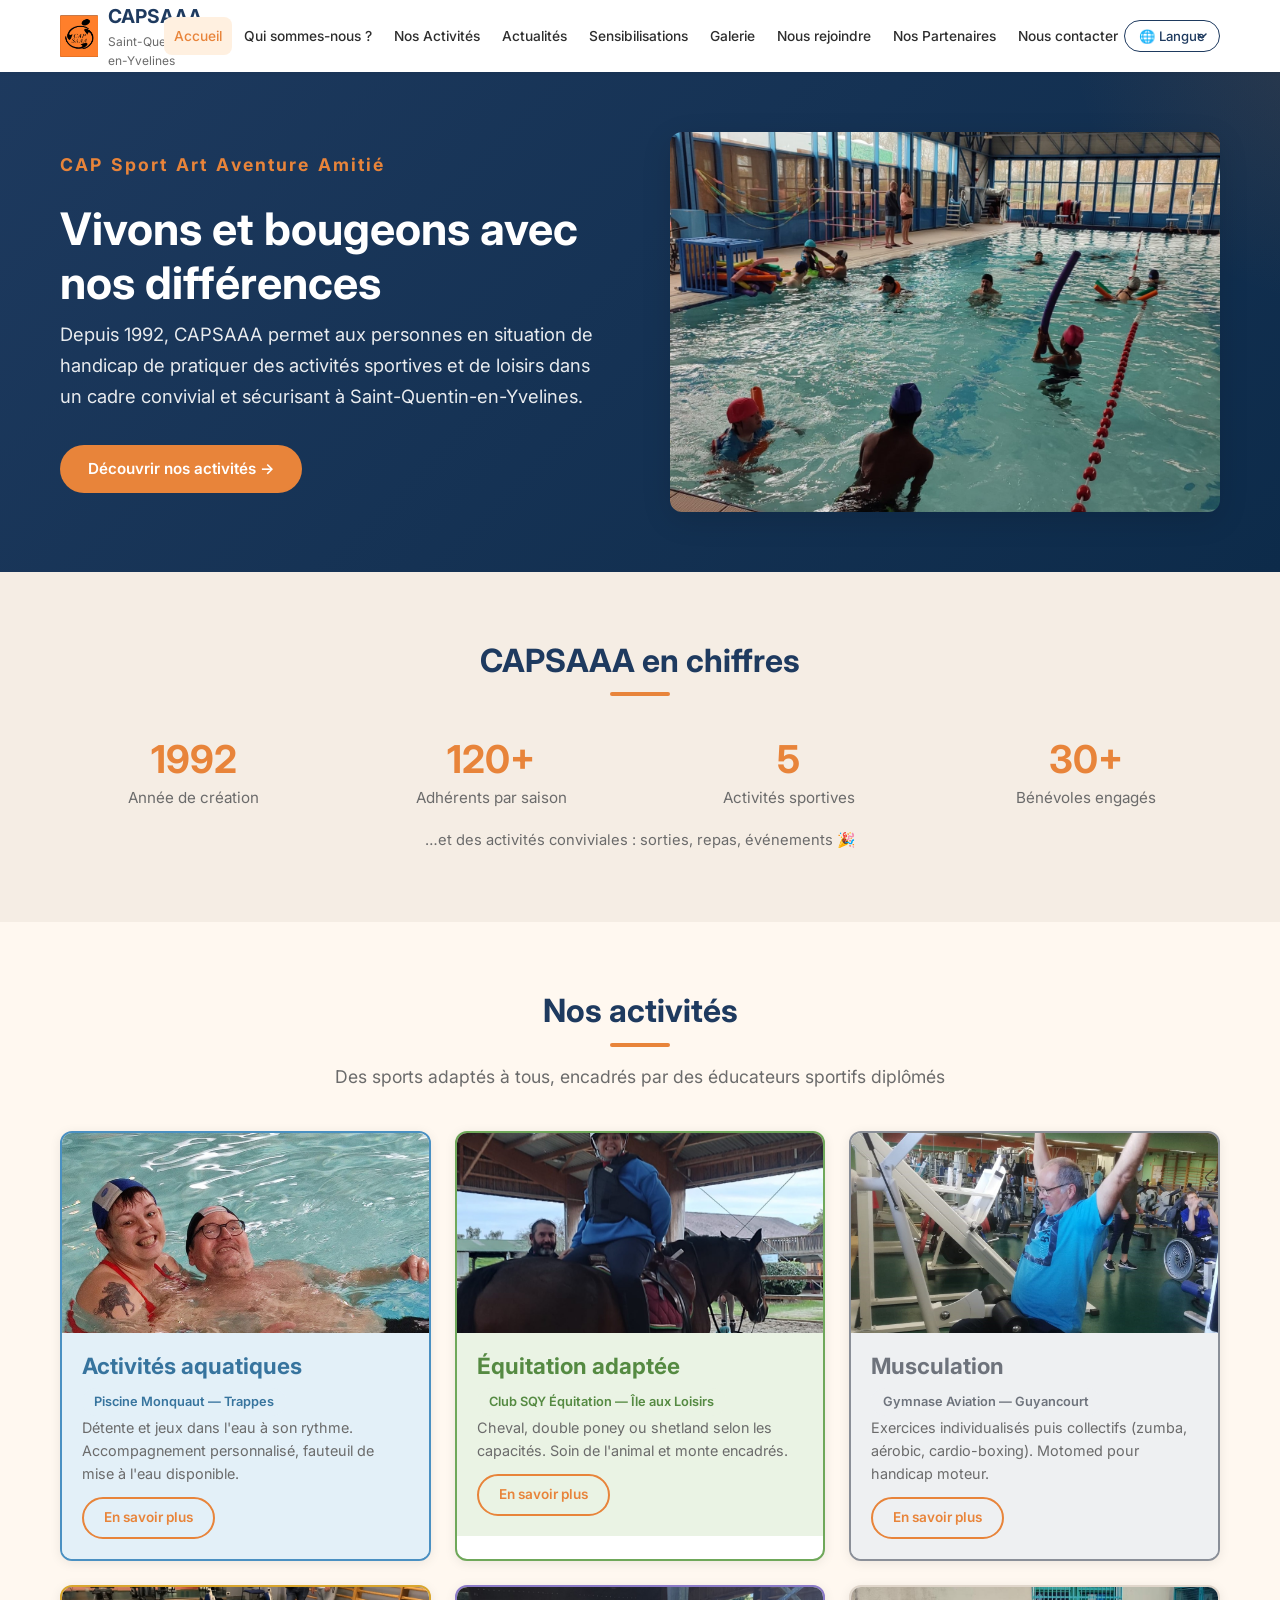
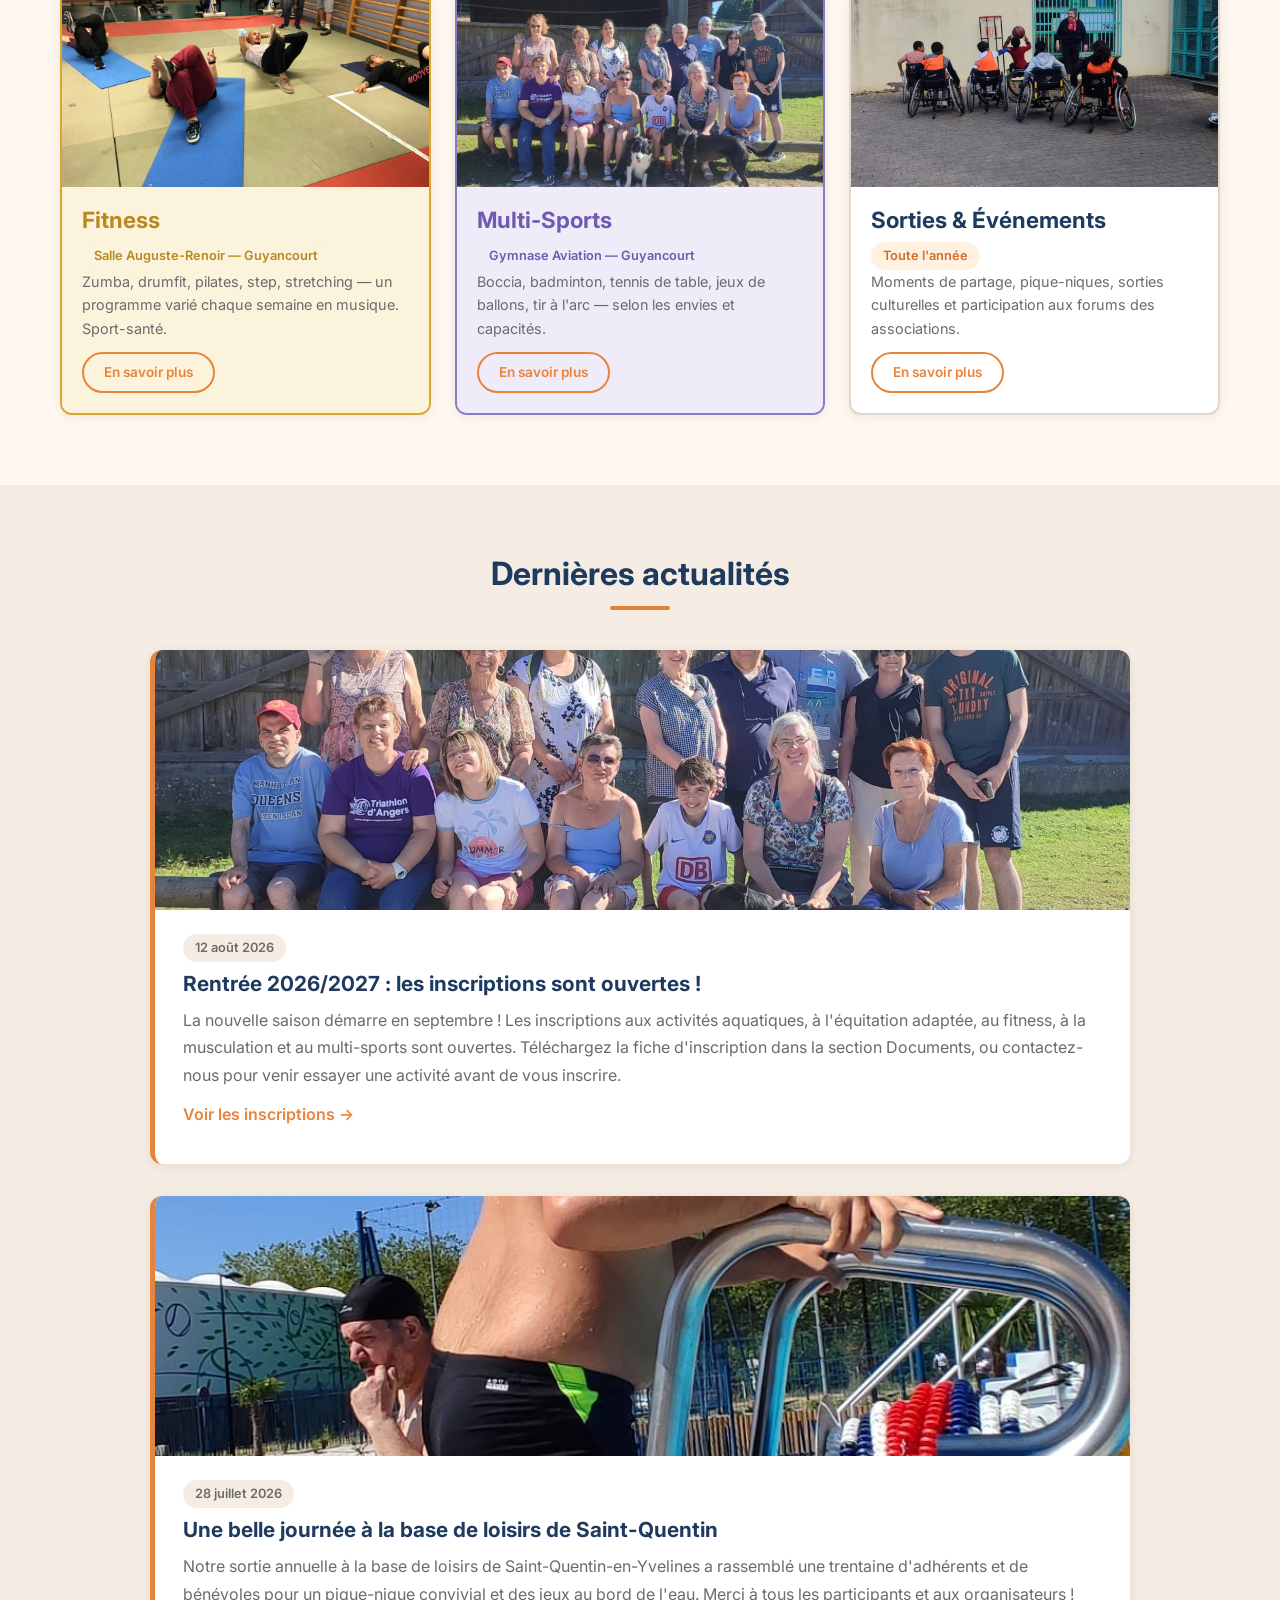
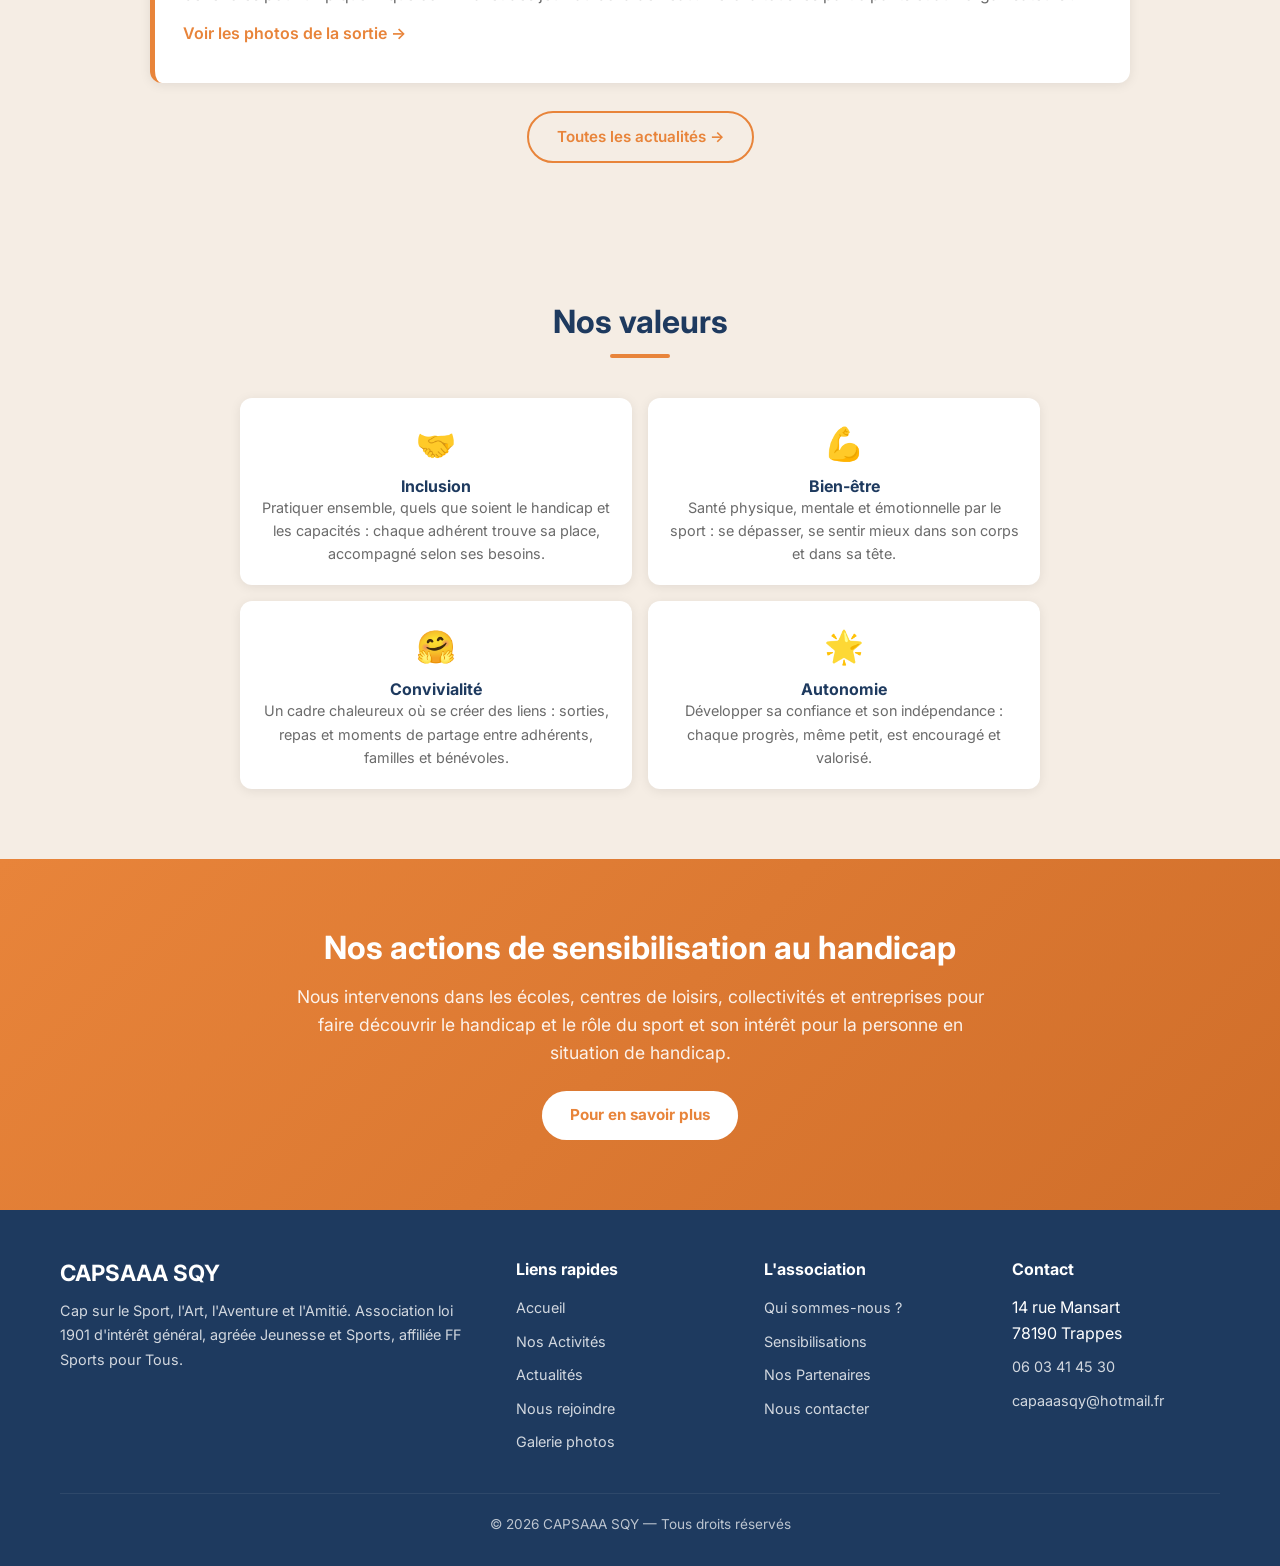
==== index.html @ 20cba836 "V1.2 — Retour François 26/08 intégré - Nav renommée: Nos Activités, Nous rejoindre, Nos Partenaires," ====
<!DOCTYPE html>
<html lang="fr">
<head>
  <meta charset="UTF-8">
  <meta name="viewport" content="width=device-width, initial-scale=1.0">
  <title>CAPSAAA — Sport, Art, Aventure, Amitié à SQY</title>
  <meta name="description" content="CAPSAAA — Association handisport à Saint-Quentin-en-Yvelines. Natation, équitation, fitness, musculation, multisports. Inclusion par le sport depuis 1992.">
  <meta name="keywords" content="sport adapté handicap Saint-Quentin-en-Yvelines, association handisport Yvelines, sport adapté handicap SQY, sport handicap Trappes, sport adapté Yvelines, CAPSAAA, sport personnes handicapées, natation adaptée, équitation adaptée, multisports adaptés">
  <meta name="robots" content="index, follow">
  <link rel="canonical" href="https://cap-saaa-sqy.fr">
  <meta property="og:type" content="website">
  <meta property="og:site_name" content="CAPSAAA — Sport adapté à Saint-Quentin-en-Yvelines">
  <meta property="og:locale" content="fr_FR">
  <meta property="og:title" content="CAPSAAA — Sport, Art, Aventure, Amitié à SQY">
  <meta property="og:description" content="CAPSAAA — Association handisport à Saint-Quentin-en-Yvelines. Natation, équitation, fitness, musculation, multisports. Inclusion par le sport depuis 1992.">
  <meta property="og:url" content="https://cap-saaa-sqy.fr">
  <meta property="og:image" content="https://cap-saaa-sqy.fr/assets/photos/atip2979.jpg">
  <meta name="twitter:card" content="summary_large_image">
  <link rel="preconnect" href="https://fonts.googleapis.com">
  <link rel="preconnect" href="https://fonts.gstatic.com" crossorigin>
  <link href="https://fonts.googleapis.com/css2?family=Inter:wght@400;500;600;700;800&display=swap" rel="stylesheet">
  <link rel="stylesheet" href="css/style.css">
  <link rel="icon" href="assets/photos/logo-capsaaa-02.jpg" type="image/jpeg">
  <script type="application/ld+json">
  {
    "@context": "https://schema.org",
    "@type": "NGO",
    "name": "CAPSAAA — CAP Sport Art Aventure Amitié",
    "alternateName": "CAPSAAA",
    "description": "Association handisport à Saint-Quentin-en-Yvelines : activités sportives et loisirs adaptés aux personnes en situation de handicap depuis 1992.",
    "url": "https://cap-saaa-sqy.fr/",
    "telephone": "+33603414530",
    "email": "capaaasqy@hotmail.fr",
    "foundingDate": "1992",
    "areaServed": "Saint-Quentin-en-Yvelines",
    "address": {
      "@type": "PostalAddress",
      "streetAddress": "14 rue Mansart",
      "postalCode": "78190",
      "addressLocality": "Trappes",
      "addressRegion": "Île-de-France",
      "addressCountry": "FR"
    },
    "sameAs": ["https://www.cap-saaa-sqy.fr/"]
  }
  </script>
  <script src="js/stats.js" defer></script>
</head>
<body>

  <!-- ===== HEADER ===== -->
  <header class="site-header">
    <nav class="navbar container">
      <a href="index.html" class="navbar-brand">
        <img src="assets/photos/logo-capsaaa-copie.png" alt="CAPSAAA Logo" onerror="this.style.display='none'">
        <span>CAPSAAA <span class="brand-sub">Saint-Quentin-en-Yvelines</span></span>
      </a>
            <div class="translate-box">
              <select class="lang-select" aria-label="Choisir la langue" onchange="setPageLanguage(this.value)">
                <option value="">🌐 Langue</option>
                <option value="fr">Français</option>
                <option value="pt">Português</option>
                <option value="ar">العربية</option>
                <option value="en">English</option>
              </select>
            </div>
            <div id="google_translate_element" style="display:none"></div>
      <button class="nav-toggle" aria-label="Menu">
        <span></span><span></span><span></span>
      </button>
      <ul class="nav-menu">
        <li><a href="index.html" class="active">Accueil</a></li>
        <li><a href="pages/qui-sommes-nous.html">Qui sommes-nous ?</a></li>
        <li><a href="pages/activites.html">Nos Activités</a></li>
        <li><a href="pages/actualites.html">Actualités</a></li>
        <li><a href="pages/sensibilisations.html">Sensibilisations</a></li>
        <li><a href="pages/galerie.html">Galerie</a></li>
        <li><a href="pages/inscriptions.html">Nous rejoindre</a></li>
        <li><a href="pages/partenaires.html">Nos Partenaires</a></li>
        <li><a href="pages/contact.html">Nous contacter</a></li>
      </ul>
    </nav>
  </header>

  <!-- ===== HERO ===== -->
  <section class="hero">
    <div class="container">
      <div class="hero-content">
        <div class="hero-text">
          <div class="hero-acronym">
            <span>C</span><span>A</span><span>P</span>
            <span style="margin-left:8px">S</span><span>p</span><span>o</span><span>r</span><span>t</span>
            <span style="margin-left:8px;color:var(--color-primary)">A</span><span>r</span><span>t</span>
            <span style="margin-left:8px;color:var(--color-primary)">A</span><span>v</span><span>e</span><span>n</span><span>t</span><span>u</span><span>r</span><span>e</span>
            <span style="margin-left:8px;color:var(--color-primary)">A</span><span>m</span><span>i</span><span>t</span><span>i</span><span>é</span>
          </div>
          <h1>Vivons et bougeons avec nos différences</h1>
          <p>Depuis 1992, CAPSAAA permet aux personnes en situation de handicap de pratiquer des activités sportives et de loisirs dans un cadre convivial et sécurisant à Saint-Quentin-en-Yvelines.</p>
          <a href="pages/activites.html" class="btn btn-primary">Découvrir nos activités →</a>
        </div>
        <div class="hero-image">
          <img src="assets/photos/atip2979.jpg" alt="Activité natation CAPSAAA" onerror="this.style.display='none'">
        </div>
      </div>
    </div>
  </section>

  <!-- ===== STATS ===== -->
  <section class="section section-alt">
    <div class="container">
      <h2 class="section-title">CAPSAAA en chiffres</h2>
      <div class="stats-grid">
        <div class="stat-item">
          <h3><span data-target="1992">1992</span></h3>
          <p>Année de création</p>
        </div>
        <div class="stat-item">
          <h3><span data-target="120">120</span>+</h3>
          <p>Adhérents par saison</p>
        </div>
        <div class="stat-item">
          <h3><span data-target="6">5</span></h3>
          <p>Activités sportives</p>
        </div>
        <div class="stat-item">
          <h3><span data-target="30">30</span>+</h3>
          <p>Bénévoles engagés</p>
        </div>
      </div>
      <p style="text-align:center;color:var(--color-text-light);font-size:0.92rem;margin-top:18px">…et des activités conviviales : sorties, repas, événements 🎉</p>
    </div>
  </section>

  <!-- ===== ACTIVITIES ===== -->
  <section class="section">
    <div class="container">
      <h2 class="section-title">Nos activités</h2>
      <p class="section-subtitle">Des sports adaptés à tous, encadrés par des éducateurs sportifs diplômés</p>
      <div class="activities-grid">
        <!-- Natation -->
        <div class="activity-card act-piscine">
          <div class="activity-card-img">
            <img src="assets/photos/cbrh0506.jpg" alt="Natation" loading="lazy" onerror="this.parentElement.innerHTML='<div style=\'background:var(--color-primary-light);height:200px;display:flex;align-items:center;justify-content:center;font-size:3rem\'>🏊</div>'">
          </div>
          <div class="activity-card-body">
            <h3>Activités aquatiques</h3>
            <span class="activity-tag">Piscine Monquaut — Trappes</span>
            <p>Détente et jeux dans l'eau à son rythme. Accompagnement personnalisé, fauteuil de mise à l'eau disponible.</p>
            <a href="pages/activite-aquatique.html" class="btn btn-outline" style="padding:8px 20px;font-size:0.85rem">En savoir plus</a>
          </div>
        </div>
        <!-- Équitation -->
        <div class="activity-card act-equitation">
          <div class="activity-card-img">
            <img src="assets/photos/pveh1252.jpg" alt="Équitation" loading="lazy" onerror="this.parentElement.innerHTML='<div style=\'background:var(--color-primary-light);height:200px;display:flex;align-items:center;justify-content:center;font-size:3rem\'>🐴</div>'">
          </div>
          <div class="activity-card-body">
            <h3>Équitation adaptée</h3>
            <span class="activity-tag">Club SQY Équitation — Île aux Loisirs</span>
            <p>Cheval, double poney ou shetland selon les capacités. Soin de l'animal et monte encadrés.</p>
            <a href="pages/activite-equitation.html" class="btn btn-outline" style="padding:8px 20px;font-size:0.85rem">En savoir plus</a>
          </div>
        </div>
        <!-- Musculation -->
        <div class="activity-card act-musculation">
          <div class="activity-card-img">
            <img src="assets/photos/les-bras.jpg" alt="Musculation" loading="lazy" onerror="this.parentElement.innerHTML='<div style=\'background:var(--color-primary-light);height:200px;display:flex;align-items:center;justify-content:center;font-size:3rem\'>💪</div>'">
          </div>
          <div class="activity-card-body">
            <h3>Musculation</h3>
            <span class="activity-tag">Gymnase Aviation — Guyancourt</span>
            <p>Exercices individualisés puis collectifs (zumba, aérobic, cardio-boxing). Motomed pour handicap moteur.</p>
            <a href="pages/activite-musculation.html" class="btn btn-outline" style="padding:8px 20px;font-size:0.85rem">En savoir plus</a>
          </div>
        </div>
        <!-- Fitness -->
        <div class="activity-card act-fitness">
          <div class="activity-card-img">
            <img src="assets/photos/etirements.jpg" alt="Fitness" loading="lazy" onerror="this.parentElement.innerHTML='<div style=\'background:var(--color-primary-light);height:200px;display:flex;align-items:center;justify-content:center;font-size:3rem\'>🤸</div>'">
          </div>
          <div class="activity-card-body">
            <h3>Fitness</h3>
            <span class="activity-tag">Salle Auguste-Renoir — Guyancourt</span>
            <p>Zumba, drumfit, pilates, step, stretching — un programme varié chaque semaine en musique. Sport-santé.</p>
            <a href="pages/activite-fitness.html" class="btn btn-outline" style="padding:8px 20px;font-size:0.85rem">En savoir plus</a>
          </div>
        </div>
        <!-- Multi-Sports -->
        <div class="activity-card act-multisport">
          <div class="activity-card-img">
            <img src="assets/photos/pique-nique-base-de-loisirs-saint-quentin.jpg" alt="Multi Sports" loading="lazy" onerror="this.parentElement.innerHTML='<div style=\'background:var(--color-primary-light);height:200px;display:flex;align-items:center;justify-content:center;font-size:3rem\'>🎯</div>'">
          </div>
          <div class="activity-card-body">
            <h3>Multi-Sports</h3>
            <span class="activity-tag">Gymnase Aviation — Guyancourt</span>
            <p>Boccia, badminton, tennis de table, jeux de ballons, tir à l'arc — selon les envies et capacités.</p>
            <a href="pages/activite-multisport.html" class="btn btn-outline" style="padding:8px 20px;font-size:0.85rem">En savoir plus</a>
          </div>
        </div>
        <!-- Sorties -->
        <div class="activity-card">
          <div class="activity-card-img">
            <img src="assets/photos/iwjy3417.jpg" alt="Sorties" loading="lazy" onerror="this.parentElement.innerHTML='<div style=\'background:var(--color-primary-light);height:200px;display:flex;align-items:center;justify-content:center;font-size:3rem\'>🎉</div>'">
          </div>
          <div class="activity-card-body">
            <h3>Sorties & Événements</h3>
            <span class="activity-tag">Toute l'année</span>
            <p>Moments de partage, pique-niques, sorties culturelles et participation aux forums des associations.</p>
            <a href="pages/activites.html" class="btn btn-outline" style="padding:8px 20px;font-size:0.85rem">En savoir plus</a>
          </div>
        </div>
      </div>
    </div>
  </section>

  <!-- ===== ACTUALITÉS (aperçu) ===== -->
  <section class="section section-alt">
    <div class="container">
      <h2 class="section-title">Dernières actualités</h2>
      <div class="news-list" id="actualites-home"></div>
      <p style="text-align:center;margin-top:28px">
        <a href="pages/actualites.html" class="btn btn-outline">Toutes les actualités →</a>
      </p>
    </div>
  </section>

  <!-- ===== VALUES ===== -->
  <section class="section section-alt">
    <div class="container">
      <h2 class="section-title">Nos valeurs</h2>
      <div class="about-values" style="max-width:800px;margin:0 auto">
        <div class="value-item">
          <div class="value-icon">🤝</div>
          <h4>Inclusion</h4>
          <p style="font-size:0.9rem;color:var(--color-text-light)">Pratiquer ensemble, quels que soient le handicap et les capacités : chaque adhérent trouve sa place, accompagné selon ses besoins.</p>
        </div>
        <div class="value-item">
          <div class="value-icon">💪</div>
          <h4>Bien-être</h4>
          <p style="font-size:0.9rem;color:var(--color-text-light)">Santé physique, mentale et émotionnelle par le sport : se dépasser, se sentir mieux dans son corps et dans sa tête.</p>
        </div>
        <div class="value-item">
          <div class="value-icon">🤗</div>
          <h4>Convivialité</h4>
          <p style="font-size:0.9rem;color:var(--color-text-light)">Un cadre chaleureux où se créer des liens : sorties, repas et moments de partage entre adhérents, familles et bénévoles.</p>
        </div>
        <div class="value-item">
          <div class="value-icon">🌟</div>
          <h4>Autonomie</h4>
          <p style="font-size:0.9rem;color:var(--color-text-light)">Développer sa confiance et son indépendance : chaque progrès, même petit, est encouragé et valorisé.</p>
        </div>
      </div>
    </div>
  </section>

  <!-- ===== SENSIBILISATION CTA ===== -->
  <section class="section" style="background:linear-gradient(135deg, var(--color-primary) 0%, #D06E2A 100%);color:var(--color-white);text-align:center">
    <div class="container">
      <h2 style="color:var(--color-white);margin-bottom:16px">Nos actions de sensibilisation au handicap</h2>
      <p style="color:rgba(255,255,255,0.9);font-size:1.1rem;max-width:700px;margin:0 auto 24px">
        Nous intervenons dans les écoles, centres de loisirs, collectivités et entreprises pour faire découvrir le handicap et le rôle du sport et son intérêt pour la personne en situation de handicap.
      </p>
      <a href="pages/sensibilisations.html" class="btn" style="background:var(--color-white);color:var(--color-primary);font-weight:700">Pour en savoir plus</a>
    </div>
  </section>

  <!-- ===== FOOTER ===== -->
  <footer class="site-footer">
    <div class="container">
      <div class="footer-grid">
        <div class="footer-brand">
          <h3>CAPSAAA SQY</h3>
          <p>Cap sur le Sport, l'Art, l'Aventure et l'Amitié. Association loi 1901 d'intérêt général, agréée Jeunesse et Sports, affiliée FF Sports pour Tous.</p>
        </div>
        <div class="footer-col">
          <h4>Liens rapides</h4>
          <ul>
            <li><a href="index.html">Accueil</a></li>
            <li><a href="pages/activites.html">Nos Activités</a></li>
            <li><a href="pages/actualites.html">Actualités</a></li>
            <li><a href="pages/inscriptions.html">Nous rejoindre</a></li>
            <li><a href="pages/galerie.html">Galerie photos</a></li>
          </ul>
        </div>
        <div class="footer-col">
          <h4>L'association</h4>
          <ul>
            <li><a href="pages/qui-sommes-nous.html">Qui sommes-nous ?</a></li>
            <li><a href="pages/sensibilisations.html">Sensibilisations</a></li>
            <li><a href="pages/partenaires.html">Nos Partenaires</a></li>
            <li><a href="pages/contact.html">Nous contacter</a></li>
          </ul>
        </div>
        <div class="footer-col">
          <h4>Contact</h4>
          <ul>
            <li>14 rue Mansart<br>78190 Trappes</li>
            <li><a href="tel:+330603414530">06 03 41 45 30</a></li>
            <li><a href="mailto:capaaasqy@hotmail.fr">capaaasqy@hotmail.fr</a></li>
          </ul>
        </div>
      </div>
      <div class="footer-bottom">
        <p>&copy; 2026 CAPSAAA SQY — Tous droits réservés</p>
      </div>
    </div>
  </footer>

  <!-- Lightbox -->
  <div class="lightbox" id="lightbox">
    <button class="lightbox-close">&times;</button>
    <img src="" alt="">
  </div>

    <!-- Traducteur automatique (pt/ar prioritaire, en secondaire) -->
  <script type="text/javascript">
    function googleTranslateElementInit() {
      new google.translate.TranslateElement({
        pageLanguage: 'fr',
        includedLanguages: 'fr,pt,ar,en',
      }, 'google_translate_element');
    }
    function setPageLanguage(lang) {
      if (!lang) lang = 'fr';
      document.cookie = 'googtrans=/fr/' + lang + '; path=/; expires=Thu, 31 Dec 2099 23:59:59 GMT';
      location.reload();
    }
  </script>
  <script type="text/javascript" src="https://translate.google.com/translate_a/element.js?cb=googleTranslateElementInit"></script>

  <script src="js/actualites.js"></script>
  <script src="js/script.js"></script>
</body>
</html>
---- css/style.css ----
/* ============================================
   CAPSAAA — Style Guide
   Association handisport – Saint-Quentin-en-Yvelines
   ============================================ */

/* ---- Variables & Reset ---- */
:root {
  --color-primary: #E8843A;
  --color-primary-dark: #D06E2A;
  --color-primary-light: #FFF0E0;
  --color-secondary: #1E3A5F;
  --color-secondary-light: #2E5A8F;
  --color-bg: #FFF8F0;
  --color-bg-alt: #F5EDE4;
  --color-text: #2D2D2D;
  --color-text-light: #6B6B6B;
  --color-white: #FFFFFF;
  --color-border: #E0D6CB;
  --color-success: #4CAF50;
  /* Couleurs par activité — validées par l'association le 11/08/2026
     (acidulées et apaisantes, PAS claquantes) */
  --act-piscine: #4A90C2;
  --act-piscine-dark: #37749E;
  --act-piscine-light: #E3F0F8;
  --act-equitation: #6FA85A;
  --act-equitation-dark: #558A42;
  --act-equitation-light: #EAF3E4;
  --act-fitness: #D9A62E;
  --act-fitness-dark: #B8891F;
  --act-fitness-light: #FBF3DC;
  --act-musculation: #8A8F98;
  --act-musculation-dark: #6E737C;
  --act-musculation-light: #EEF0F2;
  --act-multisport: #8B7AC8;
  --act-multisport-dark: #6E5CB0;
  --act-multisport-light: #EFEBF9;
  --font-main: 'Inter', -apple-system, BlinkMacSystemFont, 'Segoe UI', sans-serif;
  --radius: 12px;
  --radius-sm: 8px;
  --shadow: 0 2px 12px rgba(0,0,0,0.08);
  --shadow-lg: 0 8px 30px rgba(0,0,0,0.12);
  --transition: 0.3s ease;
  --max-width: 1200px;
  --header-height: 72px;
}

*, *::before, *::after {
  margin: 0;
  padding: 0;
  box-sizing: border-box;
}

html {
  scroll-behavior: smooth;
  scroll-padding-top: var(--header-height);
}

body {
  font-family: var(--font-main);
  color: var(--color-text);
  background: var(--color-bg);
  line-height: 1.6;
  -webkit-font-smoothing: antialiased;
}

img {
  max-width: 100%;
  height: auto;
  display: block;
}

a {
  color: var(--color-primary);
  text-decoration: none;
  transition: color var(--transition);
}
a:hover {
  color: var(--color-primary-dark);
}

.container {
  width: 100%;
  max-width: var(--max-width);
  margin: 0 auto;
  padding: 0 20px;
}

/* ---- Typography ---- */
h1, h2, h3, h4 {
  line-height: 1.2;
  font-weight: 700;
  color: var(--color-secondary);
}

h1 { font-size: 2.4rem; }
h2 { font-size: 2rem; margin-bottom: 1rem; }
h3 { font-size: 1.4rem; }

.section-title {
  text-align: center;
  margin-bottom: 2.5rem;
  position: relative;
}
.section-title::after {
  content: '';
  display: block;
  width: 60px;
  height: 4px;
  background: var(--color-primary);
  margin: 12px auto 0;
  border-radius: 2px;
}

.section-subtitle {
  text-align: center;
  color: var(--color-text-light);
  font-size: 1.1rem;
  margin-top: -1.5rem;
  margin-bottom: 2.5rem;
}

/* ---- Buttons ---- */
.btn {
  display: inline-flex;
  align-items: center;
  gap: 8px;
  padding: 12px 28px;
  border-radius: 50px;
  font-weight: 600;
  font-size: 0.95rem;
  border: none;
  cursor: pointer;
  transition: all var(--transition);
  text-decoration: none;
}
.btn-primary {
  background: var(--color-primary);
  color: var(--color-white);
}
.btn-primary:hover {
  background: var(--color-primary-dark);
  color: var(--color-white);
  transform: translateY(-2px);
  box-shadow: 0 4px 15px rgba(232, 132, 58, 0.4);
}
.btn-secondary {
  background: var(--color-secondary);
  color: var(--color-white);
}
.btn-secondary:hover {
  background: var(--color-secondary-light);
  color: var(--color-white);
  transform: translateY(-2px);
}
.btn-outline {
  background: transparent;
  border: 2px solid var(--color-primary);
  color: var(--color-primary);
}
.btn-outline:hover {
  background: var(--color-primary);
  color: var(--color-white);
}

/* ---- Header / Nav ---- */
.site-header {
  position: fixed;
  top: 0;
  left: 0;
  right: 0;
  z-index: 1000;
  background: var(--color-white);
  box-shadow: 0 1px 4px rgba(0,0,0,0.06);
  height: var(--header-height);
}

.navbar {
  display: flex;
  align-items: center;
  justify-content: space-between;
  height: 100%;
  position: relative;
}

.navbar-brand {
  display: flex;
  align-items: center;
  gap: 10px;
  font-weight: 700;
  font-size: 1.2rem;
  color: var(--color-secondary);
  text-decoration: none;
}
.navbar-brand img {
  height: 42px;
  width: auto;
}
.navbar-brand .brand-sub {
  font-size: 0.75rem;
  font-weight: 400;
  color: var(--color-text-light);
  display: block;
}

.nav-toggle {
  display: none;
  flex-direction: column;
  gap: 5px;
  background: none;
  border: none;
  cursor: pointer;
  padding: 8px;
}
.nav-toggle span {
  display: block;
  width: 28px;
  height: 3px;
  background: var(--color-secondary);
  border-radius: 3px;
  transition: var(--transition);
}
.nav-toggle.active span:nth-child(1) {
  transform: rotate(45deg) translate(5px, 6px);
}
.nav-toggle.active span:nth-child(2) {
  opacity: 0;
}
.nav-toggle.active span:nth-child(3) {
  transform: rotate(-45deg) translate(5px, -6px);
}

.nav-menu {
  display: flex;
  align-items: center;
  gap: 2px;
  list-style: none;
  padding-right: 150px; /* espace réservé au sélecteur de langue (V1.2) */
}
.nav-menu a {
  display: block;
  padding: 8px 10px;
  border-radius: var(--radius-sm);
  color: var(--color-text);
  font-weight: 500;
  font-size: 0.86rem;
  white-space: nowrap; /* chaque libellé du menu tient sur une ligne */
  transition: all var(--transition);
}
.nav-menu a:hover,
.nav-menu a.active {
  background: var(--color-primary-light);
  color: var(--color-primary);
}

/* ---- Hero Section ---- */
.hero {
  padding: calc(var(--header-height) + 60px) 0 60px;
  background: linear-gradient(135deg, var(--color-secondary) 0%, #0D2B4A 100%);
  color: var(--color-white);
  position: relative;
  overflow: hidden;
}
.hero::before {
  content: '';
  position: absolute;
  top: -50%;
  right: -30%;
  width: 600px;
  height: 600px;
  background: radial-gradient(circle, rgba(232,132,58,0.15) 0%, transparent 70%);
  border-radius: 50%;
}
.hero-content {
  display: grid;
  grid-template-columns: 1fr 1fr;
  gap: 60px;
  align-items: center;
  position: relative;
  z-index: 1;
}
.hero h1 {
  color: var(--color-white);
  font-size: 2.8rem;
  margin-bottom: 0.5rem;
}
.hero .hero-acronym {
  display: flex;
  flex-wrap: wrap; /* V1.2 — évite le débordement horizontal sur mobile */
  gap: 2px;
  row-gap: 6px;
  color: var(--color-primary);
  font-weight: 700;
  font-size: 1.1rem;
  margin-bottom: 1.5rem;
}
.hero-text { min-width: 0; } /* V1.2 — laisse le texte se replier dans la grille */
.hero p {
  font-size: 1.15rem;
  opacity: 0.9;
  margin-bottom: 2rem;
  line-height: 1.7;
}
.hero-image {
  border-radius: var(--radius);
  overflow: hidden;
  box-shadow: var(--shadow-lg);
}
.hero-image img {
  width: 100%;
  height: 380px;
  object-fit: cover;
}

/* ---- Sections ---- */
.section {
  padding: 70px 0;
}
.section-alt {
  background: var(--color-bg-alt);
}

/* ---- Activities Cards ---- */
.activities-grid {
  display: grid;
  grid-template-columns: repeat(auto-fill, minmax(320px, 1fr));
  gap: 24px;
}

.activity-card {
  background: var(--color-white);
  border-radius: var(--radius);
  overflow: hidden;
  box-shadow: var(--shadow);
  border: 2px solid var(--color-border);
  transition: all var(--transition);
}
.activity-card:hover {
  transform: translateY(-4px);
  box-shadow: var(--shadow-lg);
}
.activity-card-img {
  height: 200px;
  overflow: hidden;
}
.activity-card-img img {
  width: 100%;
  height: 100%;
  object-fit: cover;
  transition: transform 0.5s ease;
}
.activity-card:hover .activity-card-img img {
  transform: scale(1.05);
}
.activity-card-body {
  padding: 20px;
}
.activity-card-body h3 {
  color: var(--color-secondary);
  margin-bottom: 8px;
}
.activity-card-body p {
  color: var(--color-text-light);
  font-size: 0.9rem;
  margin-bottom: 12px;
}
.activity-card-body .activity-tag {
  display: inline-block;
  background: var(--color-primary-light);
  color: var(--color-primary-dark);
  font-size: 0.8rem;
  font-weight: 600;
  padding: 4px 12px;
  border-radius: 20px;
}

/* ---- Stats / Chiffres ---- */
.stats-grid {
  display: grid;
  grid-template-columns: repeat(4, 1fr);
  gap: 30px;
  text-align: center;
}
.stat-item h3 {
  font-size: 2.4rem;
  color: var(--color-primary);
  margin-bottom: 4px;
}
.stat-item p {
  color: var(--color-text-light);
  font-size: 0.95rem;
}

/* ---- About (Qui sommes-nous) ---- */
.about-grid {
  display: grid;
  grid-template-columns: 1fr 1fr;
  gap: 50px;
  align-items: start;
}
.about-text p {
  margin-bottom: 16px;
  color: var(--color-text-light);
}
.about-values {
  display: grid;
  grid-template-columns: 1fr 1fr;
  gap: 16px;
}
.value-item {
  background: var(--color-white);
  padding: 20px;
  border-radius: var(--radius);
  box-shadow: var(--shadow);
  text-align: center;
}
.value-item .value-icon {
  font-size: 2rem;
  margin-bottom: 8px;
}
.value-item h4 {
  font-size: 1rem;
  color: var(--color-secondary);
}

/* ---- Contact ---- */
.contact-grid {
  display: grid;
  grid-template-columns: 1fr 1fr;
  gap: 40px;
}
.contact-info {
  background: var(--color-white);
  padding: 30px;
  border-radius: var(--radius);
  box-shadow: var(--shadow);
}
.contact-info h3 {
  margin-bottom: 20px;
}
.contact-detail {
  display: flex;
  gap: 12px;
  margin-bottom: 16px;
  align-items: flex-start;
}
.contact-detail .icon {
  font-size: 1.3rem;
  flex-shrink: 0;
  width: 24px;
  text-align: center;
}
.contact-detail .detail-label {
  font-weight: 600;
  display: block;
  font-size: 0.85rem;
  color: var(--color-text-light);
}
.contact-form {
  background: var(--color-white);
  padding: 30px;
  border-radius: var(--radius);
  box-shadow: var(--shadow);
}
.form-group {
  margin-bottom: 16px;
}
.form-group label {
  display: block;
  font-weight: 600;
  margin-bottom: 6px;
  font-size: 0.9rem;
}
.form-group input,
.form-group textarea,
.form-group select {
  width: 100%;
  padding: 12px 16px;
  border: 2px solid var(--color-border);
  border-radius: var(--radius-sm);
  font-family: var(--font-main);
  font-size: 0.95rem;
  transition: border var(--transition);
  background: var(--color-bg);
}
.form-group input:focus,
.form-group textarea:focus {
  outline: none;
  border-color: var(--color-primary);
}
.form-group textarea {
  min-height: 120px;
  resize: vertical;
}
.form-row {
  display: grid;
  grid-template-columns: 1fr 1fr;
  gap: 16px;
}
.form-status {
  font-size: 0.9rem;
  font-weight: 600;
  margin-bottom: 12px;
  min-height: 1.2em;
}
.form-status.success { color: var(--color-success); }
.form-status.error { color: #C0392B; }

/* ---- Gallery ---- */
.gallery-grid {
  display: grid;
  grid-template-columns: repeat(auto-fill, minmax(280px, 1fr));
  gap: 16px;
}
.gallery-item {
  position: relative;
  border-radius: var(--radius-sm);
  overflow: hidden;
  cursor: pointer;
  aspect-ratio: 4/3;
}
.gallery-item img {
  width: 100%;
  height: 100%;
  object-fit: cover;
  transition: transform 0.4s ease;
}
.gallery-item:hover img {
  transform: scale(1.08);
}
.gallery-item .gallery-label {
  position: absolute;
  bottom: 0;
  left: 0;
  right: 0;
  padding: 12px;
  background: linear-gradient(transparent, rgba(0,0,0,0.7));
  color: var(--color-white);
  font-weight: 600;
  font-size: 0.9rem;
}

/* ---- Lightbox ---- */
.lightbox {
  display: none;
  position: fixed;
  z-index: 2000;
  top: 0;
  left: 0;
  right: 0;
  bottom: 0;
  background: rgba(0,0,0,0.9);
  justify-content: center;
  align-items: center;
  padding: 40px;
}
.lightbox.open {
  display: flex;
}
.lightbox img {
  max-width: 90%;
  max-height: 90%;
  object-fit: contain;
  border-radius: var(--radius-sm);
}
.lightbox-close {
  position: absolute;
  top: 20px;
  right: 30px;
  font-size: 2.5rem;
  color: var(--color-white);
  background: none;
  border: none;
  cursor: pointer;
  opacity: 0.7;
  transition: opacity var(--transition);
}
.lightbox-close:hover {
  opacity: 1;
}

/* ---- Page Header ---- */
.page-header {
  padding: calc(var(--header-height) + 40px) 0 40px;
  background: var(--color-secondary);
  color: var(--color-white);
  text-align: center;
}
.page-header h1 {
  color: var(--color-white);
  font-size: 2.2rem;
}
.page-header p {
  opacity: 0.85;
  margin-top: 8px;
  font-size: 1.1rem;
}

/* ---- Content Page ---- */
.content-page {
  padding: 50px 0;
}
.content-page h2 {
  margin-top: 40px;
  margin-bottom: 16px;
}
.content-page p {
  margin-bottom: 16px;
  color: var(--color-text-light);
  line-height: 1.8;
}
.content-page ul {
  margin-bottom: 20px;
  padding-left: 20px;
}
.content-page ul li {
  margin-bottom: 8px;
  color: var(--color-text-light);
}

.activity-detail {
  display: grid;
  grid-template-columns: 1fr 1fr;
  gap: 30px;
  margin-bottom: 50px;
  background: var(--color-white);
  border-radius: var(--radius);
  padding: 24px;
  box-shadow: var(--shadow);
}
.activity-detail-img {
  border-radius: var(--radius-sm);
  overflow: hidden;
  height: 250px;
}
.activity-detail-img img {
  width: 100%;
  height: 100%;
  object-fit: cover;
}
.activity-detail-info h3 {
  color: var(--color-primary);
}
.activity-detail-info .activity-meta {
  display: flex;
  gap: 12px;
  flex-wrap: wrap;
  margin: 12px 0;
}
.activity-meta span {
  background: var(--color-primary-light);
  padding: 4px 12px;
  border-radius: 20px;
  font-size: 0.85rem;
  font-weight: 600;
  color: var(--color-primary-dark);
}
.activity-detail-info p {
  color: var(--color-text-light);
  line-height: 1.7;
}

/* ---- Team / Bureau ---- */
.team-grid {
  display: grid;
  grid-template-columns: repeat(auto-fill, minmax(220px, 1fr));
  gap: 20px;
}
.team-card {
  background: var(--color-white);
  padding: 24px;
  border-radius: var(--radius);
  box-shadow: var(--shadow);
  text-align: center;
}
.team-card .team-role {
  color: var(--color-primary);
  font-weight: 700;
  font-size: 0.85rem;
  text-transform: uppercase;
  letter-spacing: 1px;
  margin-bottom: 4px;
}
.team-card .team-name {
  font-weight: 600;
  color: var(--color-secondary);
}

/* ---- Footer ---- */
.site-footer {
  background: var(--color-secondary);
  color: var(--color-white);
  padding: 50px 0 30px;
}
.footer-grid {
  display: grid;
  grid-template-columns: 2fr 1fr 1fr 1fr;
  gap: 40px;
  margin-bottom: 30px;
}
.footer-brand h3 {
  color: var(--color-white);
  margin-bottom: 12px;
}
.footer-brand p {
  opacity: 0.8;
  font-size: 0.9rem;
  line-height: 1.7;
}
.footer-col h4 {
  color: var(--color-white);
  font-size: 1rem;
  margin-bottom: 16px;
}
.footer-col ul {
  list-style: none;
}
.footer-col ul li {
  margin-bottom: 8px;
}
.footer-col ul a {
  color: rgba(255,255,255,0.8);
  font-size: 0.9rem;
  transition: color var(--transition);
}
.footer-col ul a:hover {
  color: var(--color-primary);
}
.footer-bottom {
  border-top: 1px solid rgba(255,255,255,0.1);
  padding-top: 20px;
  text-align: center;
  font-size: 0.85rem;
  opacity: 0.7;
}

/* ============================================
   V1.1 — Couleurs par activité (validées 11/08/2026)
   Acidulées et apaisantes — PAS claquantes
   ============================================ */

/* Carte : bandeau supérieur + tag coloré + bordure au survol */
.activity-card.act-piscine     { border: 2px solid var(--act-piscine); }
.activity-card.act-equitation  { border: 2px solid var(--act-equitation); }
.activity-card.act-fitness     { border: 2px solid var(--act-fitness); }
.activity-card.act-musculation { border: 2px solid var(--act-musculation); }
.activity-card.act-multisport  { border: 2px solid var(--act-multisport); }
/* V1.2 — fond de la carte coloré par activité (remarque François : rendre la
   couleur distinctive plus visible) */
.activity-card.act-piscine .activity-card-body     { background: var(--act-piscine-light); }
.activity-card.act-equitation .activity-card-body  { background: var(--act-equitation-light); }
.activity-card.act-fitness .activity-card-body     { background: var(--act-fitness-light); }
.activity-card.act-musculation .activity-card-body { background: var(--act-musculation-light); }
.activity-card.act-multisport .activity-card-body  { background: var(--act-multisport-light); }
.activity-card.act-piscine .activity-card-body h3     { color: var(--act-piscine-dark); }
.activity-card.act-equitation .activity-card-body h3  { color: var(--act-equitation-dark); }
.activity-card.act-fitness .activity-card-body h3     { color: var(--act-fitness-dark); }
.activity-card.act-musculation .activity-card-body h3 { color: var(--act-musculation-dark); }
.activity-card.act-multisport .activity-card-body h3  { color: var(--act-multisport-dark); }

.activity-card.act-piscine:hover     { box-shadow: 0 8px 30px rgba(74,144,194,0.25); }
.activity-card.act-equitation:hover  { box-shadow: 0 8px 30px rgba(111,168,90,0.25); }
.activity-card.act-fitness:hover     { box-shadow: 0 8px 30px rgba(217,166,46,0.25); }
.activity-card.act-musculation:hover { box-shadow: 0 8px 30px rgba(138,143,152,0.25); }
.activity-card.act-multisport:hover  { box-shadow: 0 8px 30px rgba(139,122,200,0.25); }

.activity-card.act-piscine .activity-tag     { background: var(--act-piscine-light); color: var(--act-piscine-dark); }
.activity-card.act-equitation .activity-tag  { background: var(--act-equitation-light); color: var(--act-equitation-dark); }
.activity-card.act-fitness .activity-tag     { background: var(--act-fitness-light); color: var(--act-fitness-dark); }
.activity-card.act-musculation .activity-tag { background: var(--act-musculation-light); color: var(--act-musculation-dark); }
.activity-card.act-multisport .activity-tag  { background: var(--act-multisport-light); color: var(--act-multisport-dark); }

/* Fiche activité détaillée : bordure gauche + titre coloré */
.activity-detail.act-piscine     { border-left: 6px solid var(--act-piscine); }
.activity-detail.act-equitation  { border-left: 6px solid var(--act-equitation); }
.activity-detail.act-fitness     { border-left: 6px solid var(--act-fitness); }
.activity-detail.act-musculation { border-left: 6px solid var(--act-musculation); }
.activity-detail.act-multisport  { border-left: 6px solid var(--act-multisport); }

.activity-detail.act-piscine .activity-detail-info h3     { color: var(--act-piscine-dark); }
.activity-detail.act-equitation .activity-detail-info h3  { color: var(--act-equitation-dark); }
.activity-detail.act-fitness .activity-detail-info h3     { color: var(--act-fitness-dark); }
.activity-detail.act-musculation .activity-detail-info h3 { color: var(--act-musculation-dark); }
.activity-detail.act-multisport .activity-detail-info h3  { color: var(--act-multisport-dark); }

.activity-detail.act-piscine .activity-meta span     { background: var(--act-piscine-light); color: var(--act-piscine-dark); }
.activity-detail.act-equitation .activity-meta span  { background: var(--act-equitation-light); color: var(--act-equitation-dark); }
.activity-detail.act-fitness .activity-meta span     { background: var(--act-fitness-light); color: var(--act-fitness-dark); }
.activity-detail.act-musculation .activity-meta span { background: var(--act-musculation-light); color: var(--act-musculation-dark); }
.activity-detail.act-multisport .activity-meta span  { background: var(--act-multisport-light); color: var(--act-multisport-dark); }

/* ============================================
   V1.2 — Pages activités détaillées (remarques François 26/08)
   ============================================ */
.activity-page-hero {
  background: var(--color-bg-alt);
  border-radius: var(--radius);
  padding: 28px 32px;
  margin-bottom: 36px;
  display: flex;
  flex-wrap: wrap;
  align-items: center;
  gap: 20px;
  border-left: 8px solid var(--color-primary);
}
.activity-page-hero.act-piscine     { border-left-color: var(--act-piscine);     background: var(--act-piscine-light); }
.activity-page-hero.act-equitation  { border-left-color: var(--act-equitation);  background: var(--act-equitation-light); }
.activity-page-hero.act-fitness     { border-left-color: var(--act-fitness);     background: var(--act-fitness-light); }
.activity-page-hero.act-musculation { border-left-color: var(--act-musculation); background: var(--act-musculation-light); }
.activity-page-hero.act-multisport  { border-left-color: var(--act-multisport);  background: var(--act-multisport-light); }
.activity-page-hero h2 {
  margin: 0;
  font-size: 1.6rem;
}
.activity-page-hero p { margin: 4px 0 0; color: var(--color-text-light); }

.activity-practice {
  display: grid;
  grid-template-columns: repeat(auto-fit, minmax(240px, 1fr));
  gap: 16px;
  margin: 28px 0;
}
.practice-item {
  background: var(--color-white);
  border: 1.5px solid var(--color-border);
  border-radius: var(--radius-sm);
  padding: 18px 20px;
}
.practice-item .practice-icon { font-size: 1.6rem; margin-bottom: 6px; }
.practice-item h4 { font-size: 0.95rem; color: var(--color-secondary); margin-bottom: 4px; }
.practice-item p { font-size: 0.88rem; color: var(--color-text-light); margin: 0; }

.benefits-list {
  list-style: none;
  margin: 16px 0 0;
  display: grid;
  gap: 10px;
}
.benefits-list li {
  display: flex;
  gap: 10px;
  align-items: flex-start;
  font-size: 0.95rem;
}
.benefits-list li::before {
  content: '✓';
  color: var(--color-primary);
  font-weight: 800;
  flex-shrink: 0;
}

.testimonials-grid {
  display: grid;
  grid-template-columns: repeat(auto-fit, minmax(280px, 1fr));
  gap: 20px;
  margin-top: 24px;
}
.testimonial-card {
  background: var(--color-white);
  border-radius: var(--radius);
  box-shadow: var(--shadow);
  padding: 24px;
  border-top: 4px solid var(--color-primary);
}
.testimonial-card .quote { font-size: 1.5rem; color: var(--color-primary); line-height: 1; }
.testimonial-card p { color: var(--color-text); font-size: 0.95rem; font-style: italic; margin: 10px 0 14px; }
.testimonial-card .author { font-weight: 700; color: var(--color-secondary); font-size: 0.9rem; }
.testimonial-card .role { font-size: 0.82rem; color: var(--color-text-light); }
.testimonial-placeholder {
  background: repeating-linear-gradient(45deg, #FAFAF7, #FAFAF7 10px, #F4F1EC 10px, #F4F1EC 20px);
  border: 2px dashed var(--color-border);
  border-radius: var(--radius);
  padding: 20px 24px;
  margin-top: 24px;
  font-size: 0.88rem;
  color: var(--color-text-light);
}
.testimonial-placeholder strong { color: var(--color-secondary); }

.activities-overview-grid {
  display: grid;
  grid-template-columns: repeat(auto-fill, minmax(300px, 1fr));
  gap: 24px;
  margin-top: 32px;
}
.activities-overview-grid .activity-card-body .btn {
  margin-top: 4px;
}

/* ============================================
   V1.1 — Actualités (rubrique, PAS un blog)
   ============================================ */
.news-list {
  max-width: 980px; /* V1.2 — zone de texte élargie (remarque François) */
  margin: 0 auto;
  display: flex;
  flex-direction: column;
  gap: 32px;
}
.news-item {
  background: var(--color-white);
  border-radius: var(--radius);
  box-shadow: var(--shadow);
  overflow: hidden;
  border-left: 5px solid var(--color-primary);
}
.news-item-img {
  height: 260px;
  overflow: hidden;
}
.news-item-img img {
  width: 100%;
  height: 100%;
  object-fit: cover;
}
.news-item-body { padding: 24px 28px; }
.news-date {
  display: inline-block;
  font-size: 0.8rem;
  font-weight: 600;
  color: var(--color-text-light);
  background: var(--color-bg-alt);
  padding: 4px 12px;
  border-radius: 20px;
  margin-bottom: 10px;
}
.news-item-body h3 {
  color: var(--color-secondary);
  margin-bottom: 10px;
  font-size: 1.3rem;
}
.news-item-body p {
  color: var(--color-text-light);
  line-height: 1.7;
  margin-bottom: 12px;
}
.news-item-body .news-link {
  font-weight: 600;
}
.news-empty {
  text-align: center;
  color: var(--color-text-light);
  padding: 40px 0;
}

/* ============================================
   V1.1 — Section Documents
   ============================================ */
.docs-grid {
  display: grid;
  grid-template-columns: repeat(auto-fill, minmax(280px, 1fr));
  gap: 24px;
  margin-top: 24px;
}
.doc-card {
  background: var(--color-white);
  border-radius: var(--radius);
  box-shadow: var(--shadow);
  padding: 28px 24px;
  text-align: center;
  transition: all var(--transition);
  border: 2px solid transparent;
}
.doc-card:hover {
  transform: translateY(-4px);
  box-shadow: var(--shadow-lg);
  border-color: var(--color-primary);
}
.doc-card .doc-icon {
  font-size: 2.6rem;
  margin-bottom: 12px;
}
.doc-card h3 {
  color: var(--color-secondary);
  font-size: 1.05rem;
  margin-bottom: 6px;
}
.doc-card p {
  color: var(--color-text-light);
  font-size: 0.88rem;
  margin-bottom: 16px;
}
.doc-card .btn {
  padding: 10px 22px;
  font-size: 0.88rem;
}

/* ============================================
   V1.1 — Traducteur automatique
   ============================================ */
.translate-box {
  margin-left: 12px;
  display: flex;
  align-items: center;
  position: relative;
}
/* V1.2 — sur desktop le sélecteur de langue sort du flux des liens du menu :
   positionné à droite du header, plus aucun chevauchement avec les titres */
@media (min-width: 769px) {
  .translate-box {
    position: absolute;
    right: 20px;
    top: 50%;
    transform: translateY(-50%);
    margin-left: 0;
    z-index: 6;
  }
}
/* Select natif de langue — pilule assortie au header (blanc / bleu marine) */
.translate-box select.lang-select {
  padding: 7px 14px;
  border: 1.5px solid var(--color-secondary);
  border-radius: 999px;
  font-family: var(--font-main);
  font-size: 0.82rem;
  font-weight: 500;
  background: var(--color-white);
  color: var(--color-secondary);
  cursor: pointer;
  appearance: none;
  -webkit-appearance: none;
  -moz-appearance: none;
  background-image: url("data:image/svg+xml;charset=UTF-8,%3Csvg xmlns='http://www.w3.org/2000/svg' width='10' height='6' viewBox='0 0 10 6'%3E%3Cpath d='M1 1l4 4 4-4' fill='none' stroke='%231E3A5F' stroke-width='1.5' stroke-linecap='round' stroke-linejoin='round'/%3E%3C/svg%3E");
  background-repeat: no-repeat;
  background-position: right 12px center;
  transition: background-color 0.2s ease, border-color 0.2s ease;
}
.translate-box select.lang-select:hover,
.translate-box select.lang-select:focus {
  background-color: var(--color-primary-light);
  border-color: var(--color-primary);
  outline: none;
}
.translate-box select.lang-select option {
  color: var(--color-text);
  background: var(--color-white);
}
.goog-te-banner-frame.skiptranslate { display: none !important; }
body { top: 0 !important; }

/* ---- Responsive ---- */
@media (max-width: 992px) {
  .hero-content {
    grid-template-columns: 1fr;
    gap: 30px;
  }
  .hero h1 { font-size: 2.2rem; }
  .about-grid { grid-template-columns: 1fr; }
  .contact-grid { grid-template-columns: 1fr; }
  .stats-grid { grid-template-columns: repeat(2, 1fr); }
  .footer-grid { grid-template-columns: 1fr 1fr; }
  .activity-detail { grid-template-columns: 1fr; }
}

@media (max-width: 768px) {
  .nav-toggle { display: flex; }
  .translate-box {
    margin-left: auto;
    margin-right: 8px;
  }
  .translate-box select.lang-select { max-width: 118px; padding-left: 10px; padding-right: 24px; font-size: 0.78rem; }
  .nav-menu {
    display: none;
    position: absolute;
    top: var(--header-height);
    left: 0;
    right: 0;
    background: var(--color-white);
    flex-direction: column;
    padding: 16px;
    box-shadow: var(--shadow-lg);
    gap: 2px;
  }
  .nav-menu.open { display: flex; }
  .nav-menu a { padding: 12px 16px; }
  .form-row { grid-template-columns: 1fr; }
  .hero { padding: calc(var(--header-height) + 40px) 0 40px; }
  .hero h1 { font-size: 1.8rem; }
  .activities-grid { grid-template-columns: 1fr; }
  .stats-grid { grid-template-columns: 1fr 1fr; gap: 20px; }
  .gallery-grid { grid-template-columns: repeat(2, 1fr); }
  .footer-grid { grid-template-columns: 1fr; }
  .about-values { grid-template-columns: 1fr; }
}

@media (max-width: 480px) {
  .gallery-grid { grid-template-columns: 1fr; }
  .stats-grid { grid-template-columns: 1fr; }
  .hero h1 { font-size: 1.5rem; }
  .section { padding: 50px 0; }
}
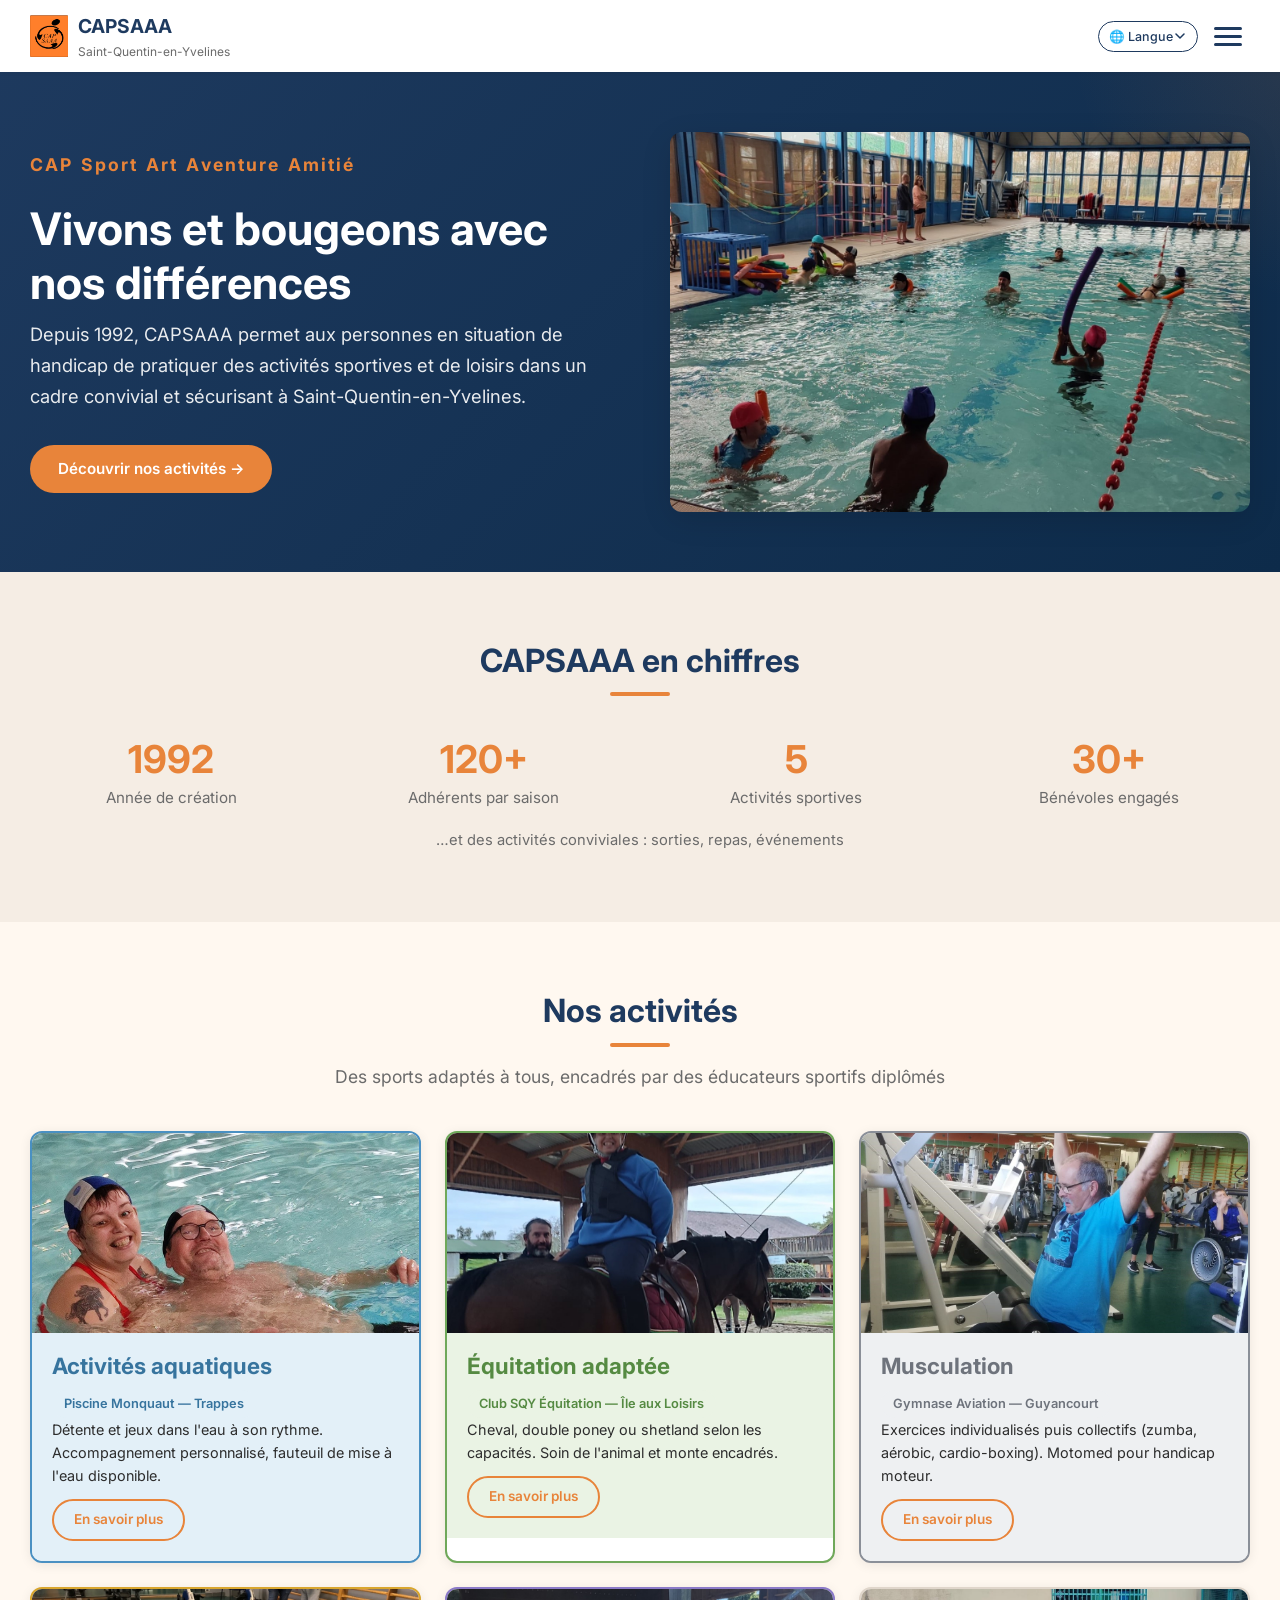
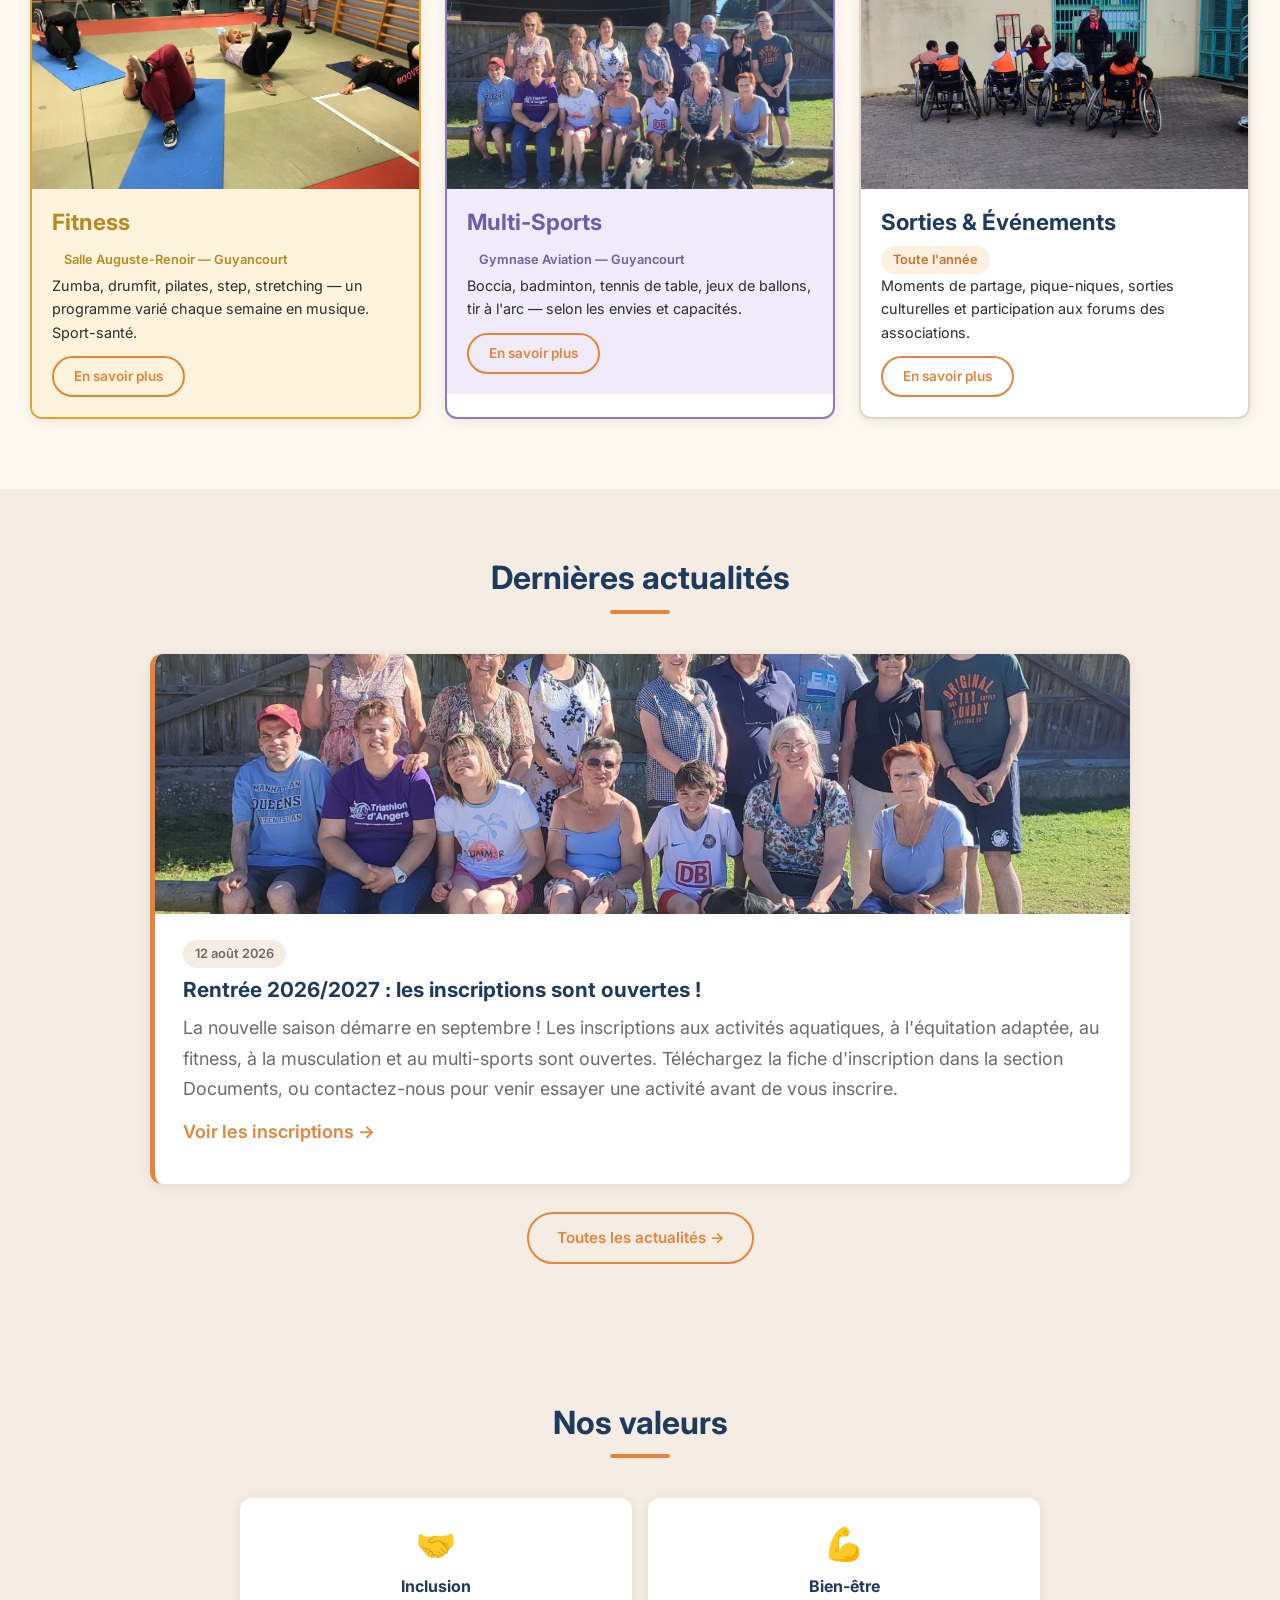
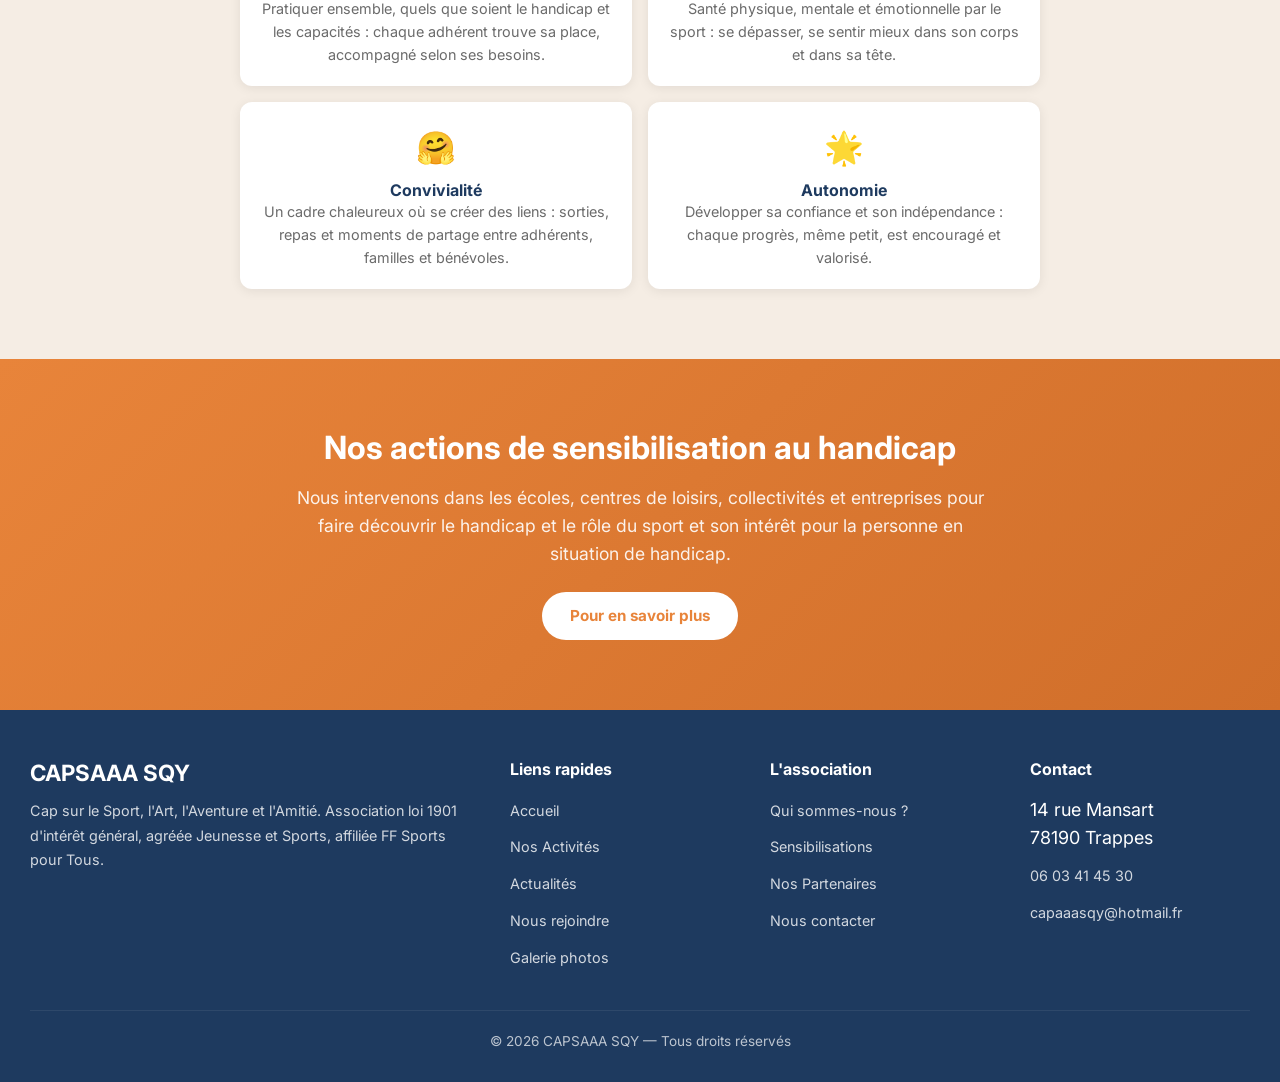
==== commit dec951e8: "Retour client V2 (17/09/2026) : 2 actualités supprimées, âge 5 ans, corrections textes (fitness/mult" ====
--- a/index.html
+++ b/index.html
@@ -127,7 +127,7 @@
           <p>Bénévoles engagés</p>
         </div>
       </div>
-      <p style="text-align:center;color:var(--color-text-light);font-size:0.92rem;margin-top:18px">…et des activités conviviales : sorties, repas, événements 🎉</p>
+      <p style="text-align:center;color:var(--color-text-light);font-size:0.92rem;margin-top:18px">…et des activités conviviales : sorties, repas, événements</p>
     </div>
   </section>
 
--- a/css/style.css
+++ b/css/style.css
@@ -40,7 +40,7 @@
   --shadow: 0 2px 12px rgba(0,0,0,0.08);
   --shadow-lg: 0 8px 30px rgba(0,0,0,0.12);
   --transition: 0.3s ease;
-  --max-width: 1200px;
+  --max-width: 1260px;
   --header-height: 72px;
 }
 
@@ -60,6 +60,7 @@
   color: var(--color-text);
   background: var(--color-bg);
   line-height: 1.6;
+  font-size: 1.125rem; /* 18px — lisibilité renforcée (27/08) */
   -webkit-font-smoothing: antialiased;
 }
 
@@ -234,15 +235,15 @@
   align-items: center;
   gap: 2px;
   list-style: none;
-  padding-right: 150px; /* espace réservé au sélecteur de langue (V1.2) */
+  padding-right: 120px; /* espace réservé au sélecteur de langue (V1.2) */
 }
 .nav-menu a {
   display: block;
-  padding: 8px 10px;
+  padding: 8px 8px;
   border-radius: var(--radius-sm);
   color: var(--color-text);
   font-weight: 500;
-  font-size: 0.86rem;
+  font-size: 0.84rem;
   white-space: nowrap; /* chaque libellé du menu tient sur une ligne */
   transition: all var(--transition);
 }
@@ -359,7 +360,7 @@
   margin-bottom: 8px;
 }
 .activity-card-body p {
-  color: var(--color-text-light);
+  color: var(--color-text); /* noir — lisibilité renforcée (27/08) */
   font-size: 0.9rem;
   margin-bottom: 12px;
 }
@@ -397,9 +398,9 @@
   gap: 50px;
   align-items: start;
 }
-.about-text p {
+.content-page .about-text p {
   margin-bottom: 16px;
-  color: var(--color-text-light);
+  color: var(--color-text); /* noir — lisibilité renforcée (27/08) */
 }
 .about-values {
   display: grid;
@@ -605,7 +606,7 @@
 }
 .content-page p {
   margin-bottom: 16px;
-  color: var(--color-text-light);
+  color: var(--color-text); /* noir — lisibilité renforcée (27/08) */
   line-height: 1.8;
 }
 .content-page ul {
@@ -614,7 +615,7 @@
 }
 .content-page ul li {
   margin-bottom: 8px;
-  color: var(--color-text-light);
+  color: var(--color-text); /* noir — lisibilité renforcée (27/08) */
 }
 
 .activity-detail {
@@ -993,9 +994,9 @@
   align-items: center;
   position: relative;
 }
-/* V1.2 — sur desktop le sélecteur de langue sort du flux des liens du menu :
+/* V1.2 — sur desktop (≥1401 px) le sélecteur de langue sort du flux des liens du menu :
    positionné à droite du header, plus aucun chevauchement avec les titres */
-@media (min-width: 769px) {
+@media (min-width: 1401px) {
   .translate-box {
     position: absolute;
     right: 20px;
@@ -1051,11 +1052,16 @@
   .activity-detail { grid-template-columns: 1fr; }
 }
 
-@media (max-width: 768px) {
+@media (max-width: 1400px) {
+  /* V1.2.1 — le menu complet (9 liens) ne tient pas confortablement sous
+     ~1400 px : menu hamburger. Corrige le chevauchement du bandeau sur le
+     logo et du sélecteur de langue sur les écrans moyens. */
   .nav-toggle { display: flex; }
   .translate-box {
     margin-left: auto;
     margin-right: 8px;
+    position: static;
+    transform: none;
   }
   .translate-box select.lang-select { max-width: 118px; padding-left: 10px; padding-right: 24px; font-size: 0.78rem; }
   .nav-menu {
@@ -1072,6 +1078,9 @@
   }
   .nav-menu.open { display: flex; }
   .nav-menu a { padding: 12px 16px; }
+}
+
+@media (max-width: 768px) {
   .form-row { grid-template-columns: 1fr; }
   .hero { padding: calc(var(--header-height) + 40px) 0 40px; }
   .hero h1 { font-size: 1.8rem; }
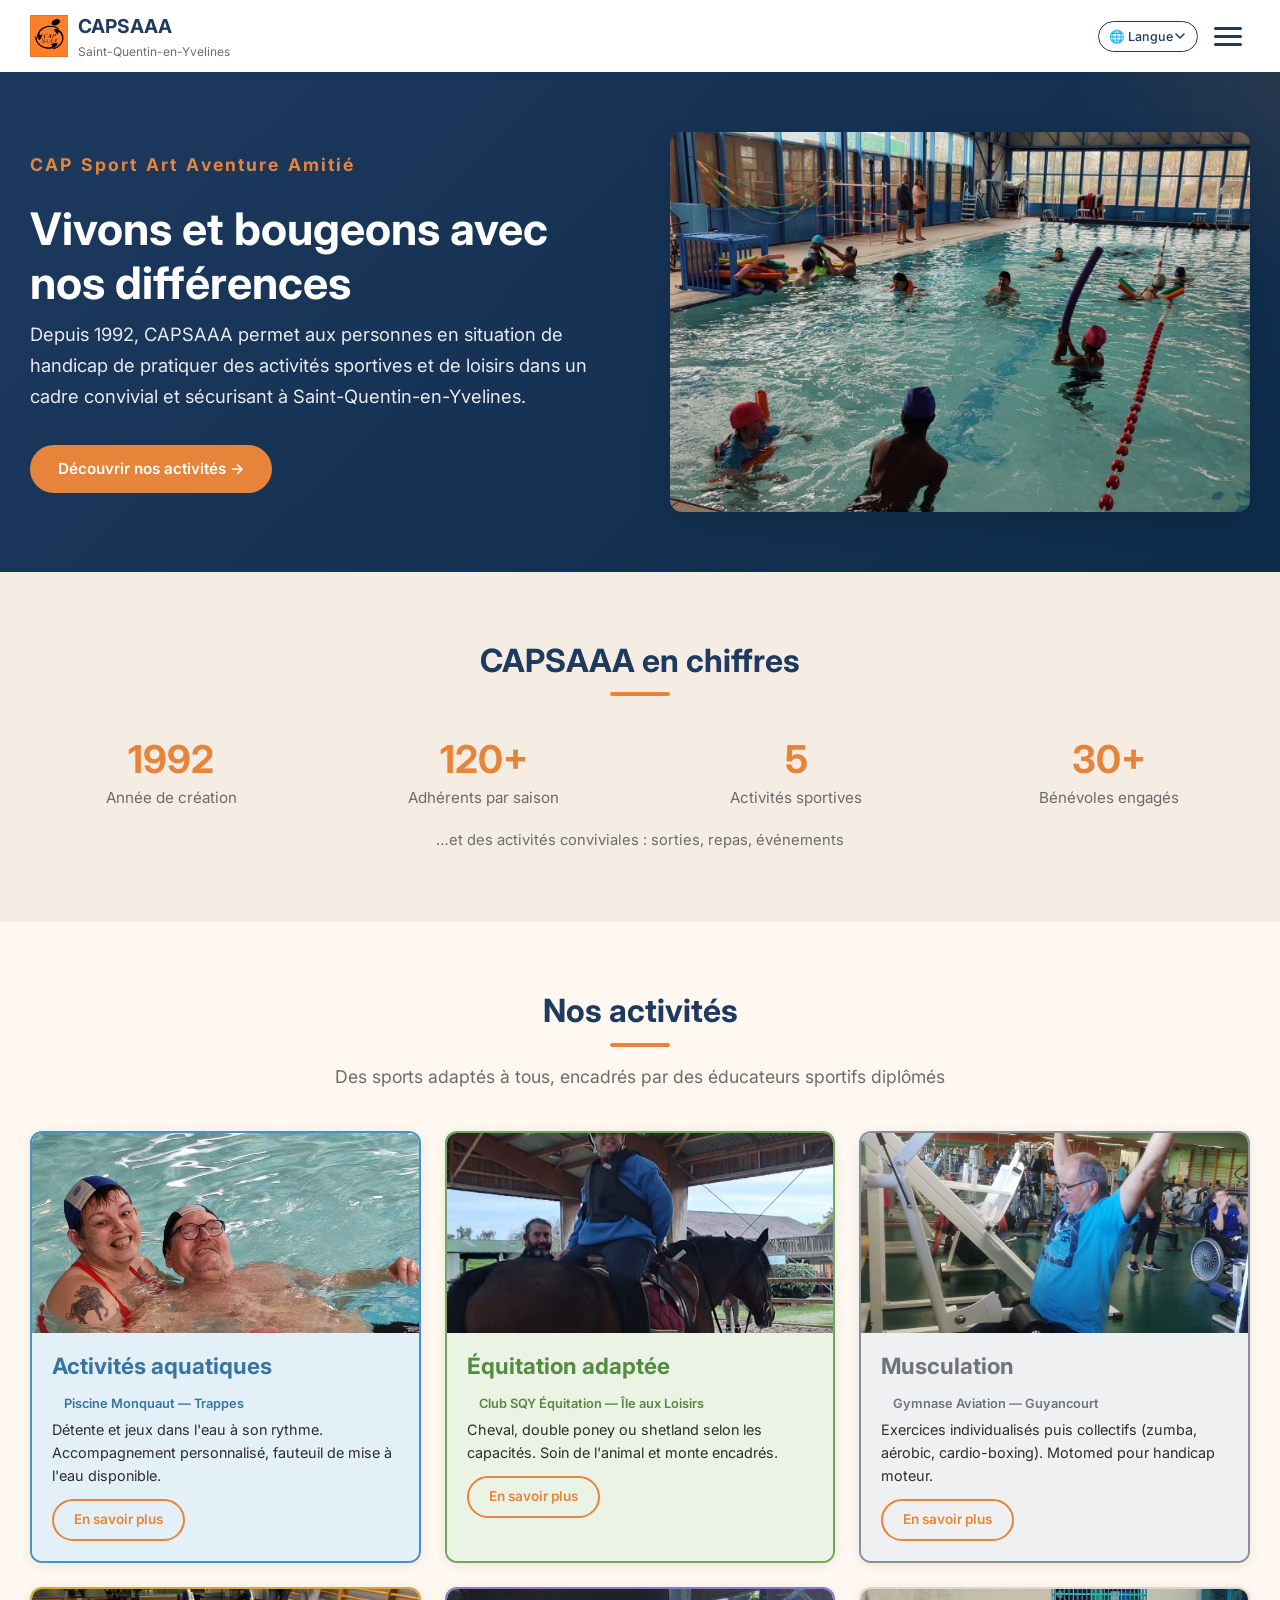
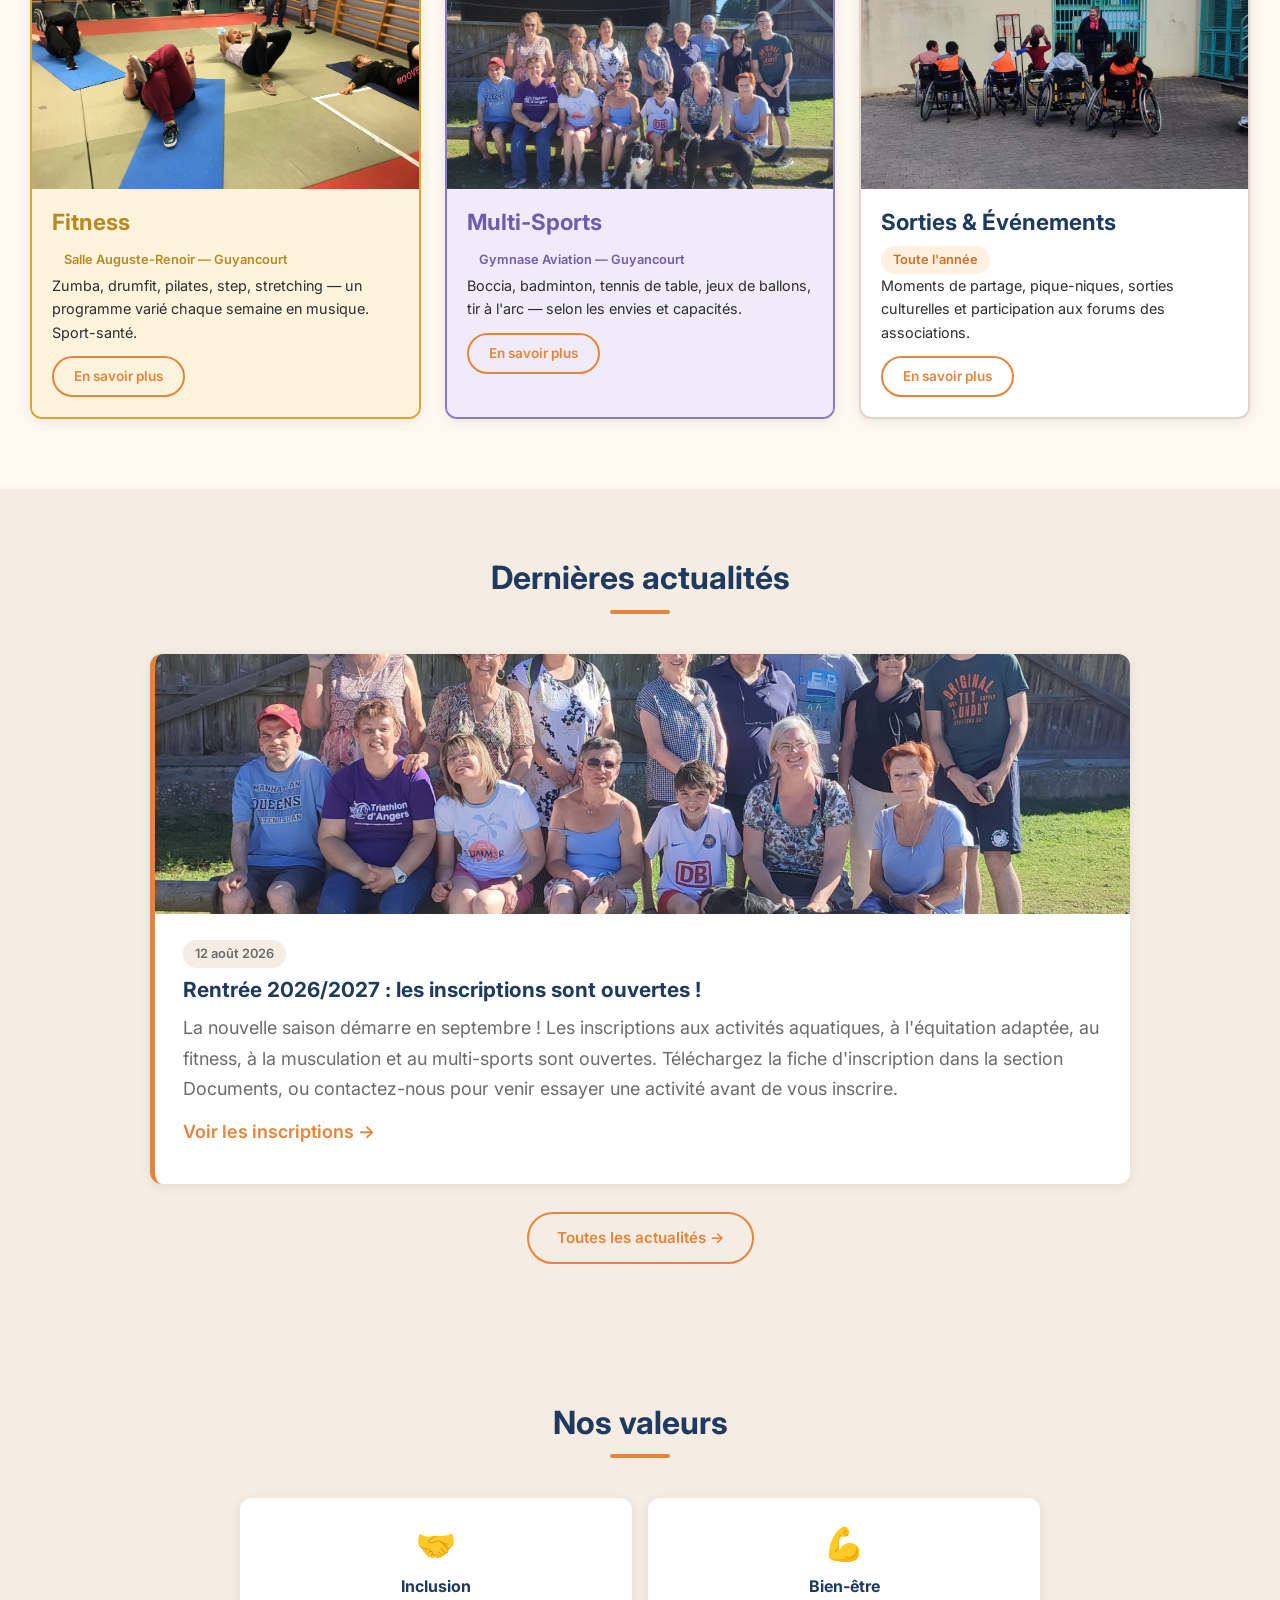
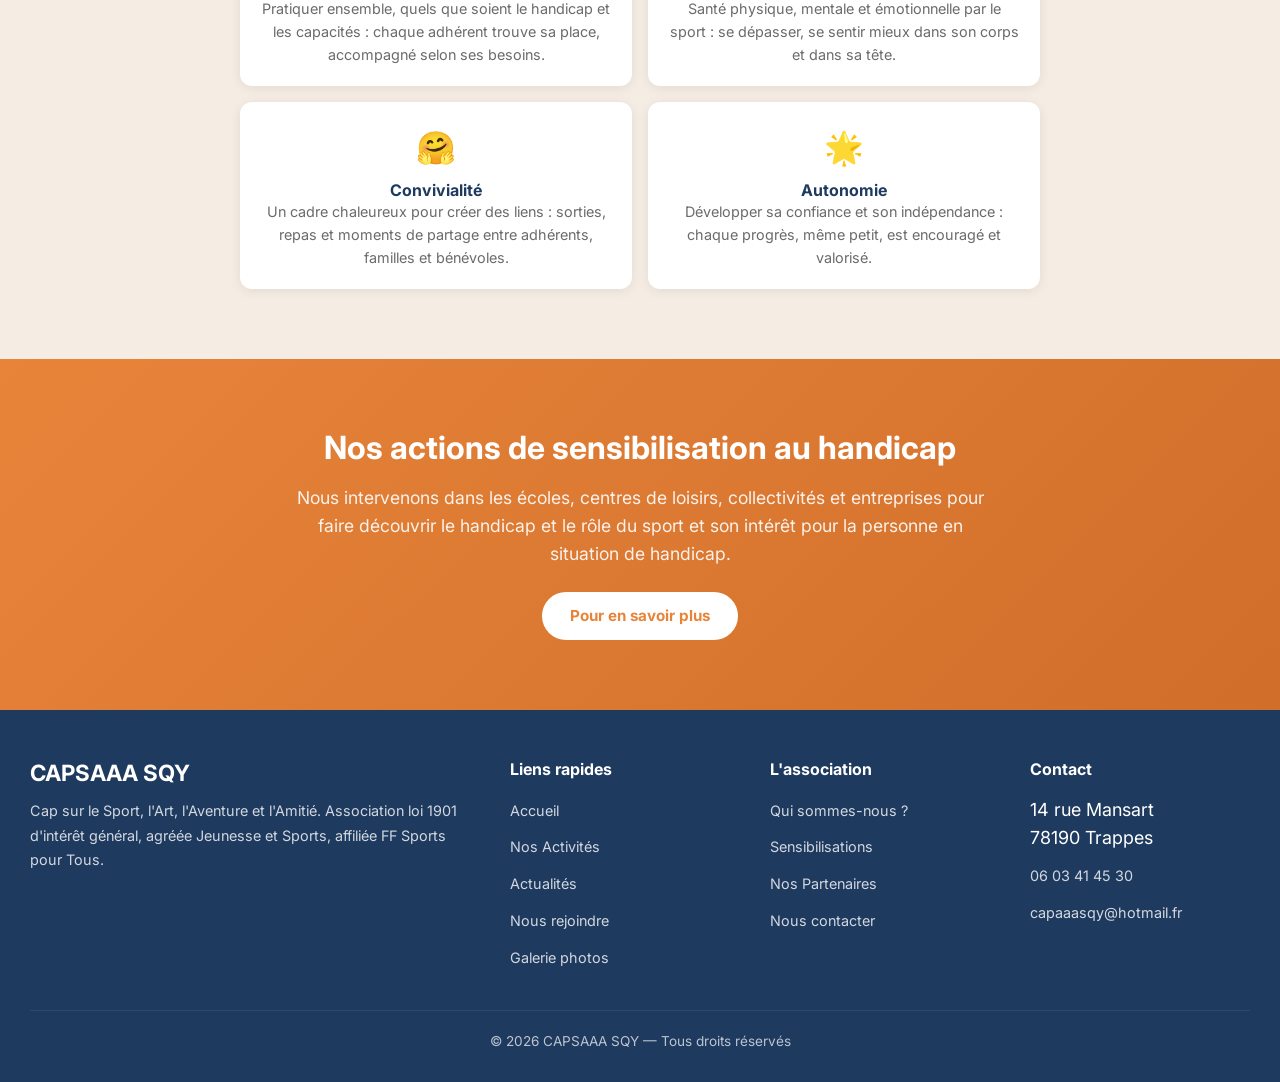
==== commit 7e69acac: "Textes V2 (passages en rouge de François) : public aquatique (validation maîtres-nageurs), bénéfice " ====
--- a/index.html
+++ b/index.html
@@ -242,7 +242,7 @@
         <div class="value-item">
           <div class="value-icon">🤗</div>
           <h4>Convivialité</h4>
-          <p style="font-size:0.9rem;color:var(--color-text-light)">Un cadre chaleureux où se créer des liens : sorties, repas et moments de partage entre adhérents, familles et bénévoles.</p>
+          <p style="font-size:0.9rem;color:var(--color-text-light)">Un cadre chaleureux pour créer des liens : sorties, repas et moments de partage entre adhérents, familles et bénévoles.</p>
         </div>
         <div class="value-item">
           <div class="value-icon">🌟</div>
--- a/css/style.css
+++ b/css/style.css
@@ -334,6 +334,10 @@
   box-shadow: var(--shadow);
   border: 2px solid var(--color-border);
   transition: all var(--transition);
+  /* V1.3 — la carte est une colonne flex : le bloc coloré remplit toute la
+     hauteur (corrige la bande blanche en bas des cartes courtes, PC) */
+  display: flex;
+  flex-direction: column;
 }
 .activity-card:hover {
   transform: translateY(-4px);
@@ -342,6 +346,7 @@
 .activity-card-img {
   height: 200px;
   overflow: hidden;
+  flex-shrink: 0;
 }
 .activity-card-img img {
   width: 100%;
@@ -354,6 +359,7 @@
 }
 .activity-card-body {
   padding: 20px;
+  flex: 1; /* V1.3 — remplit la hauteur restante de la carte */
 }
 .activity-card-body h3 {
   color: var(--color-secondary);
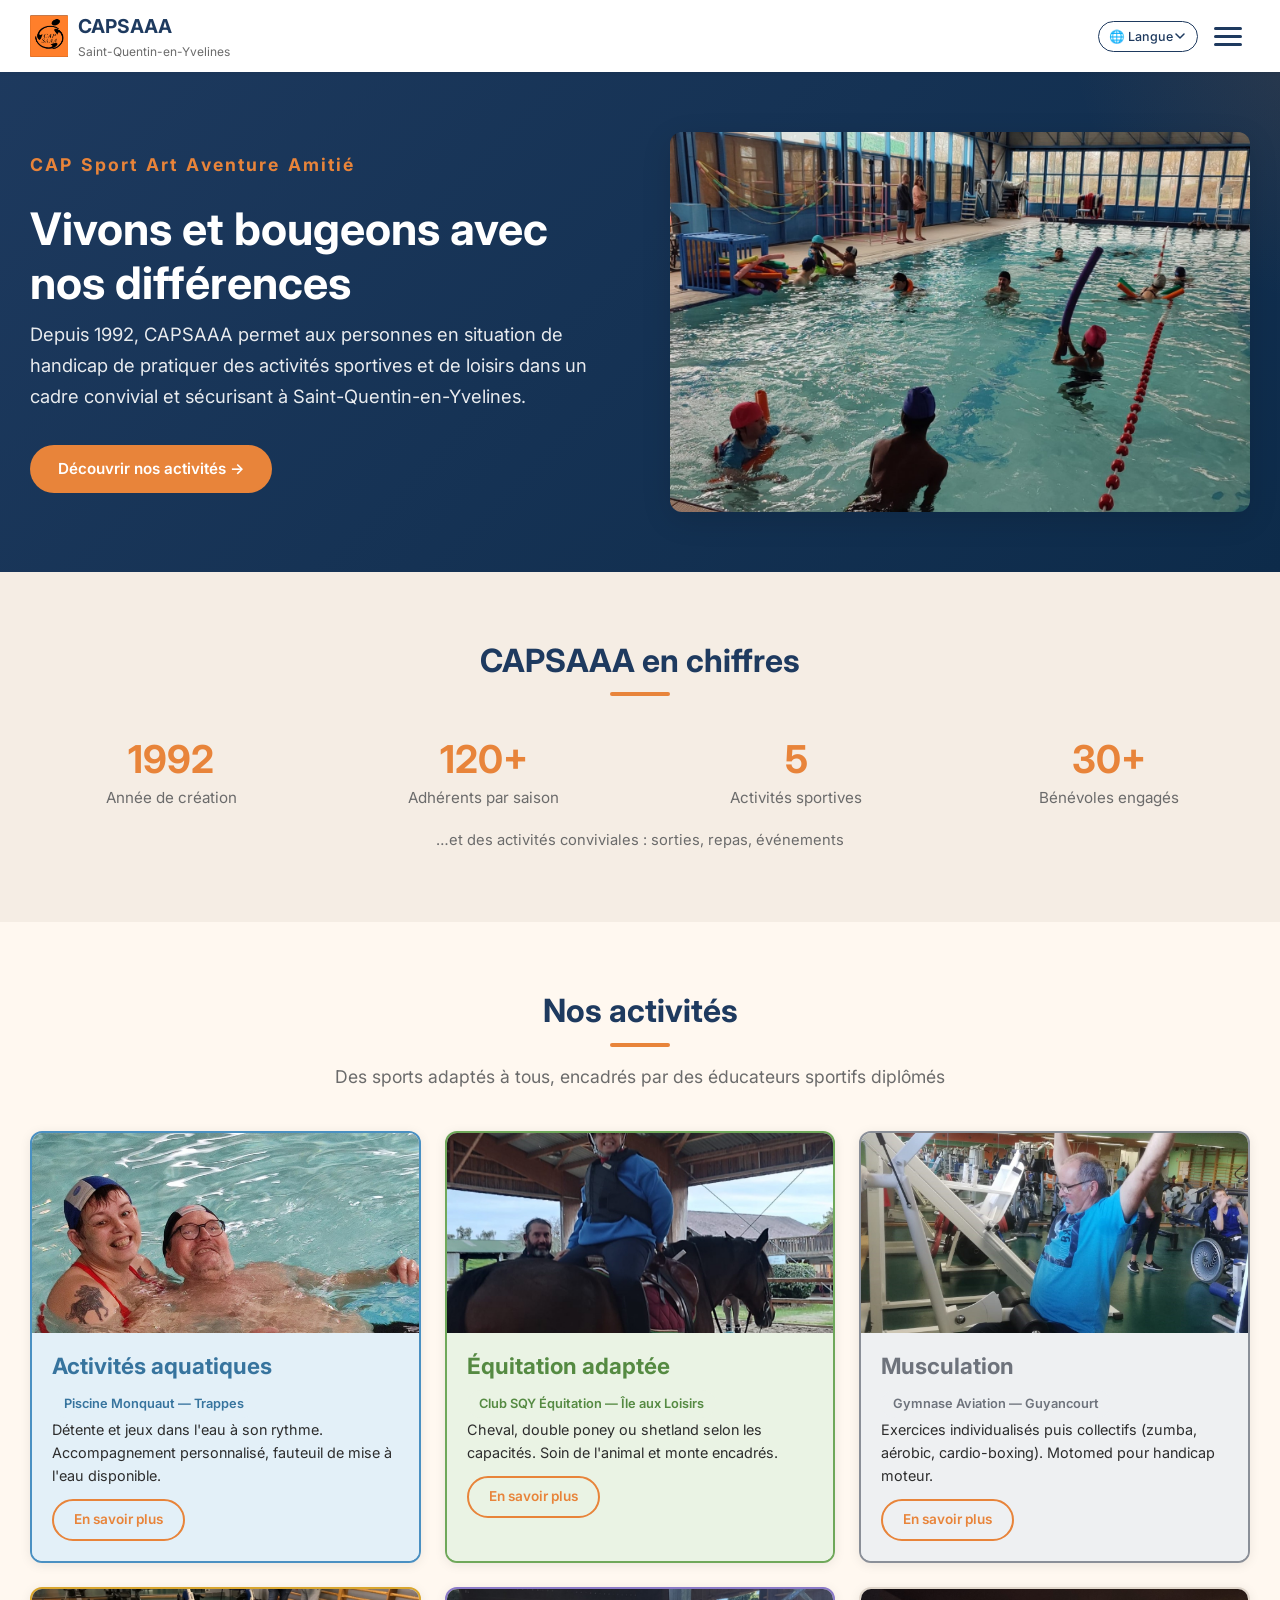
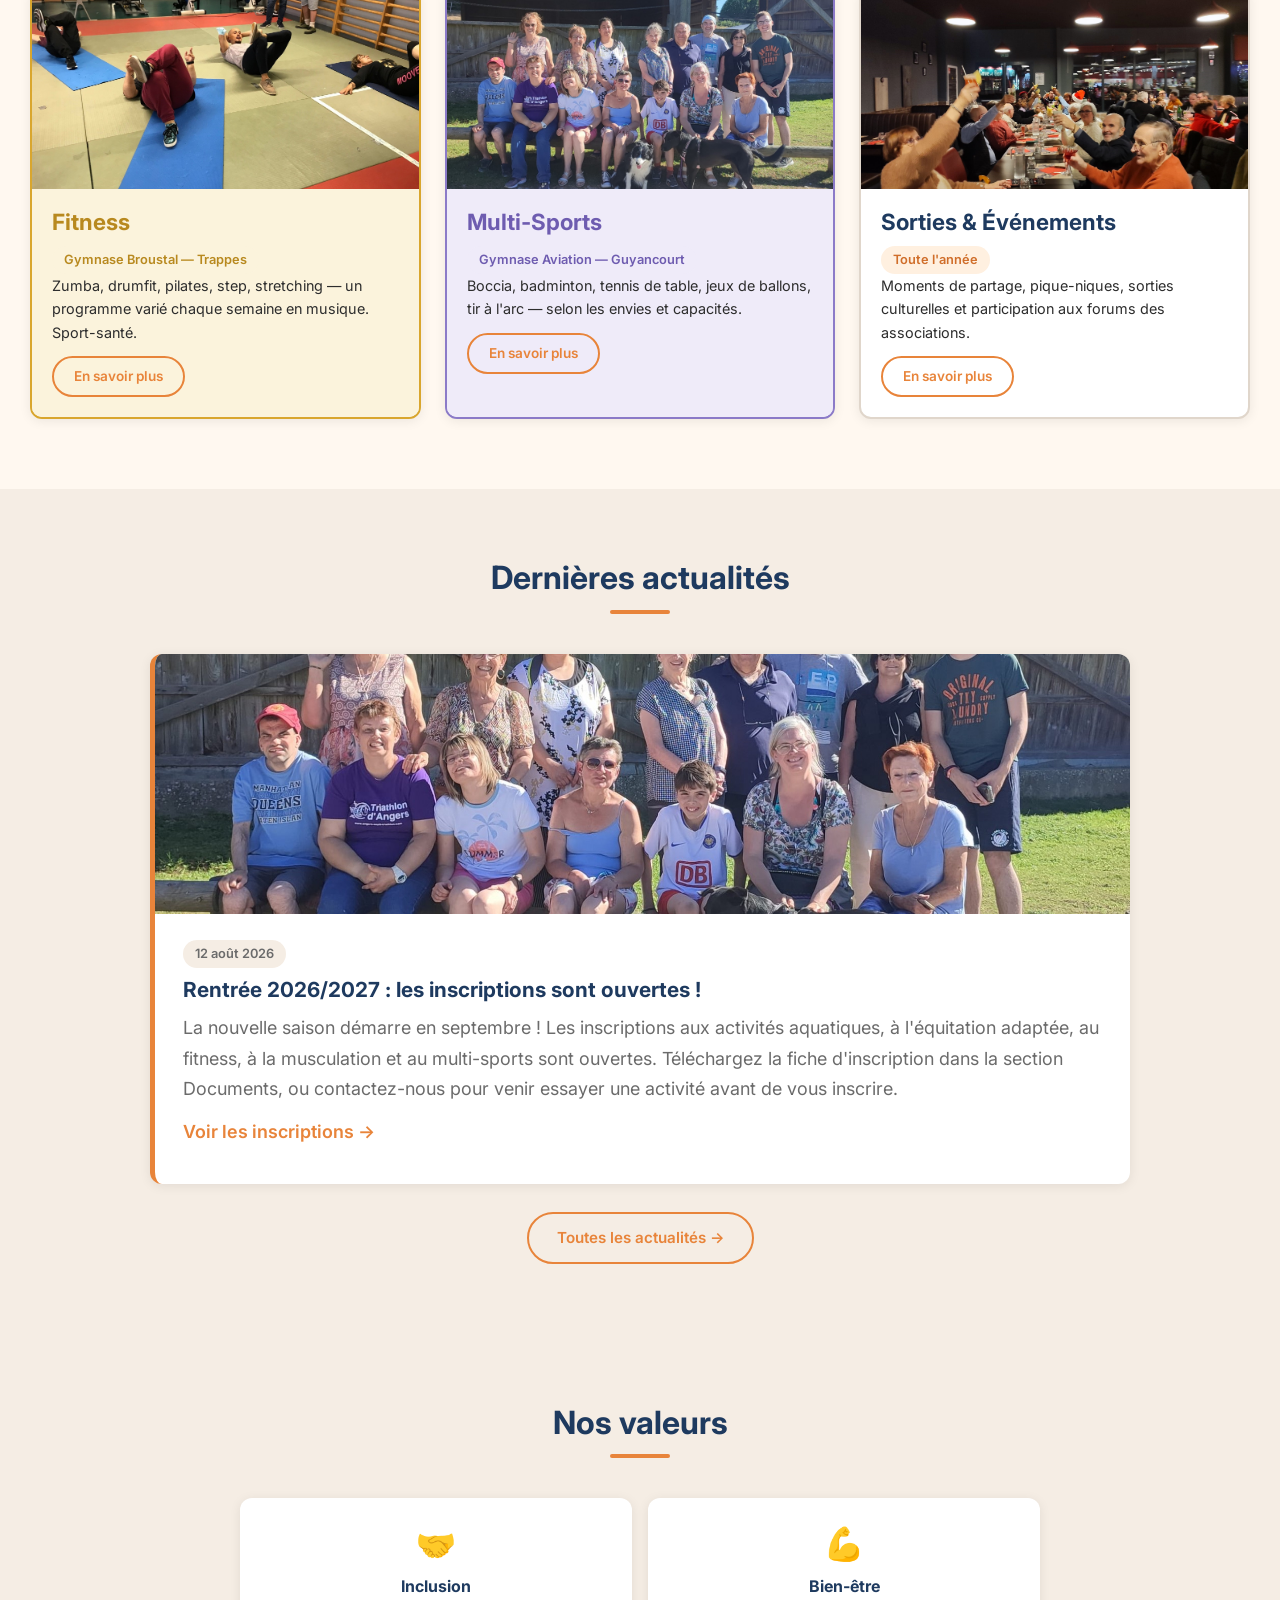
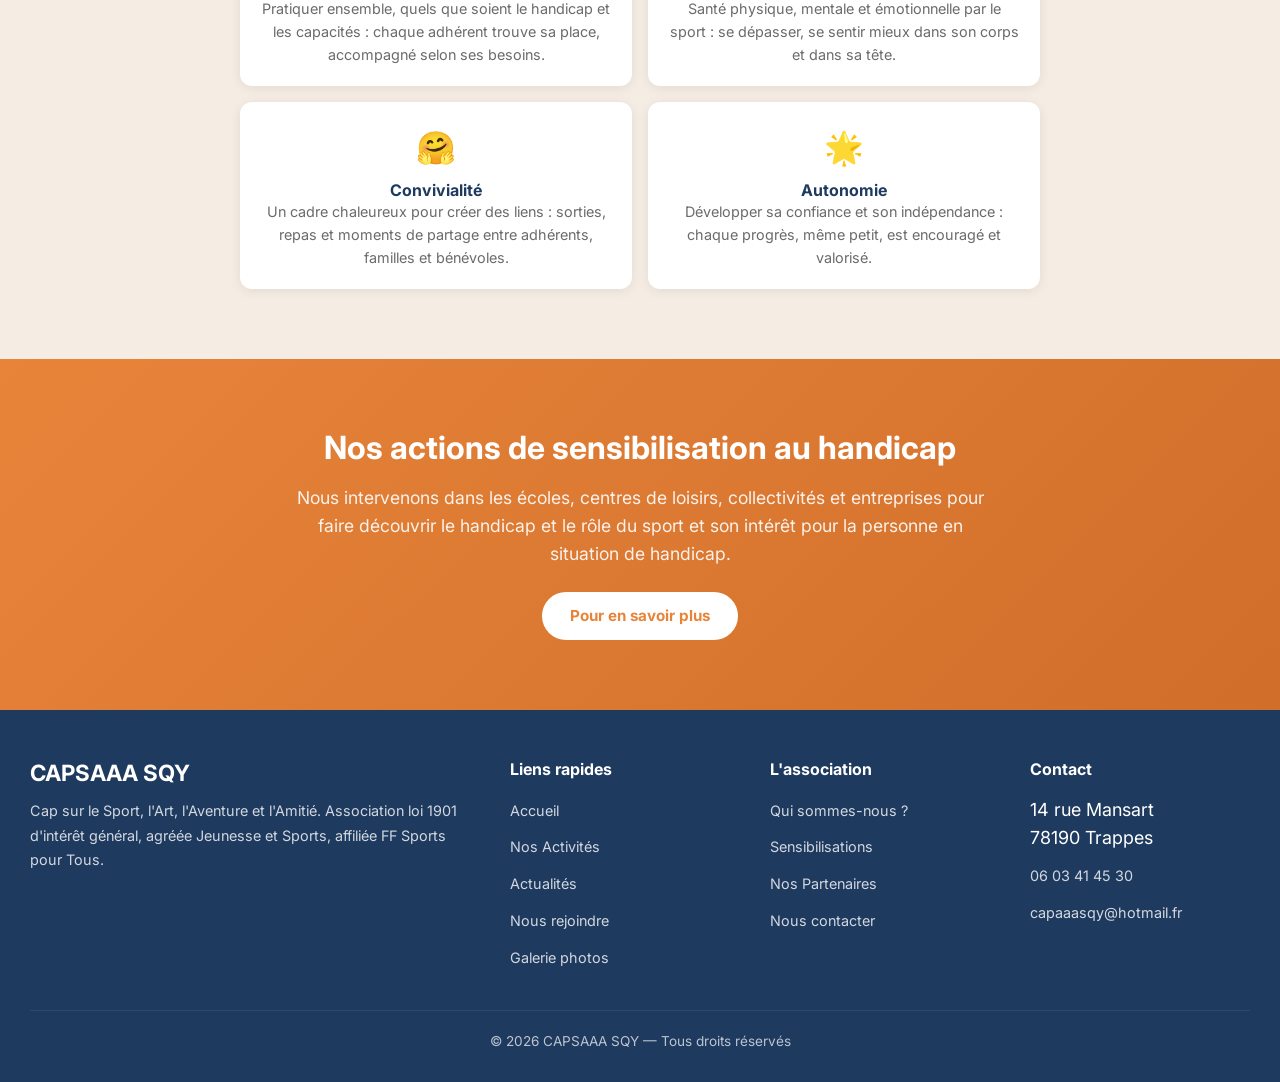
==== commit fda24edd: "Réponses client 19/09 : horaires saison (équitation/musculation/fitness/multi-sports), Fitness au Gy" ====
--- a/index.html
+++ b/index.html
@@ -180,7 +180,7 @@
           </div>
           <div class="activity-card-body">
             <h3>Fitness</h3>
-            <span class="activity-tag">Salle Auguste-Renoir — Guyancourt</span>
+            <span class="activity-tag">Gymnase Broustal — Trappes</span>
             <p>Zumba, drumfit, pilates, step, stretching — un programme varié chaque semaine en musique. Sport-santé.</p>
             <a href="pages/activite-fitness.html" class="btn btn-outline" style="padding:8px 20px;font-size:0.85rem">En savoir plus</a>
           </div>
@@ -200,7 +200,7 @@
         <!-- Sorties -->
         <div class="activity-card">
           <div class="activity-card-img">
-            <img src="assets/photos/iwjy3417.jpg" alt="Sorties" loading="lazy" onerror="this.parentElement.innerHTML='<div style=\'background:var(--color-primary-light);height:200px;display:flex;align-items:center;justify-content:center;font-size:3rem\'>🎉</div>'">
+            <img src="assets/photos/activites-repas.jpg" alt="Sorties et événements — repas partagé" loading="lazy" onerror="this.parentElement.innerHTML='<div style=\'background:var(--color-primary-light);height:200px;display:flex;align-items:center;justify-content:center;font-size:3rem\'>🎉</div>'">
           </div>
           <div class="activity-card-body">
             <h3>Sorties & Événements</h3>
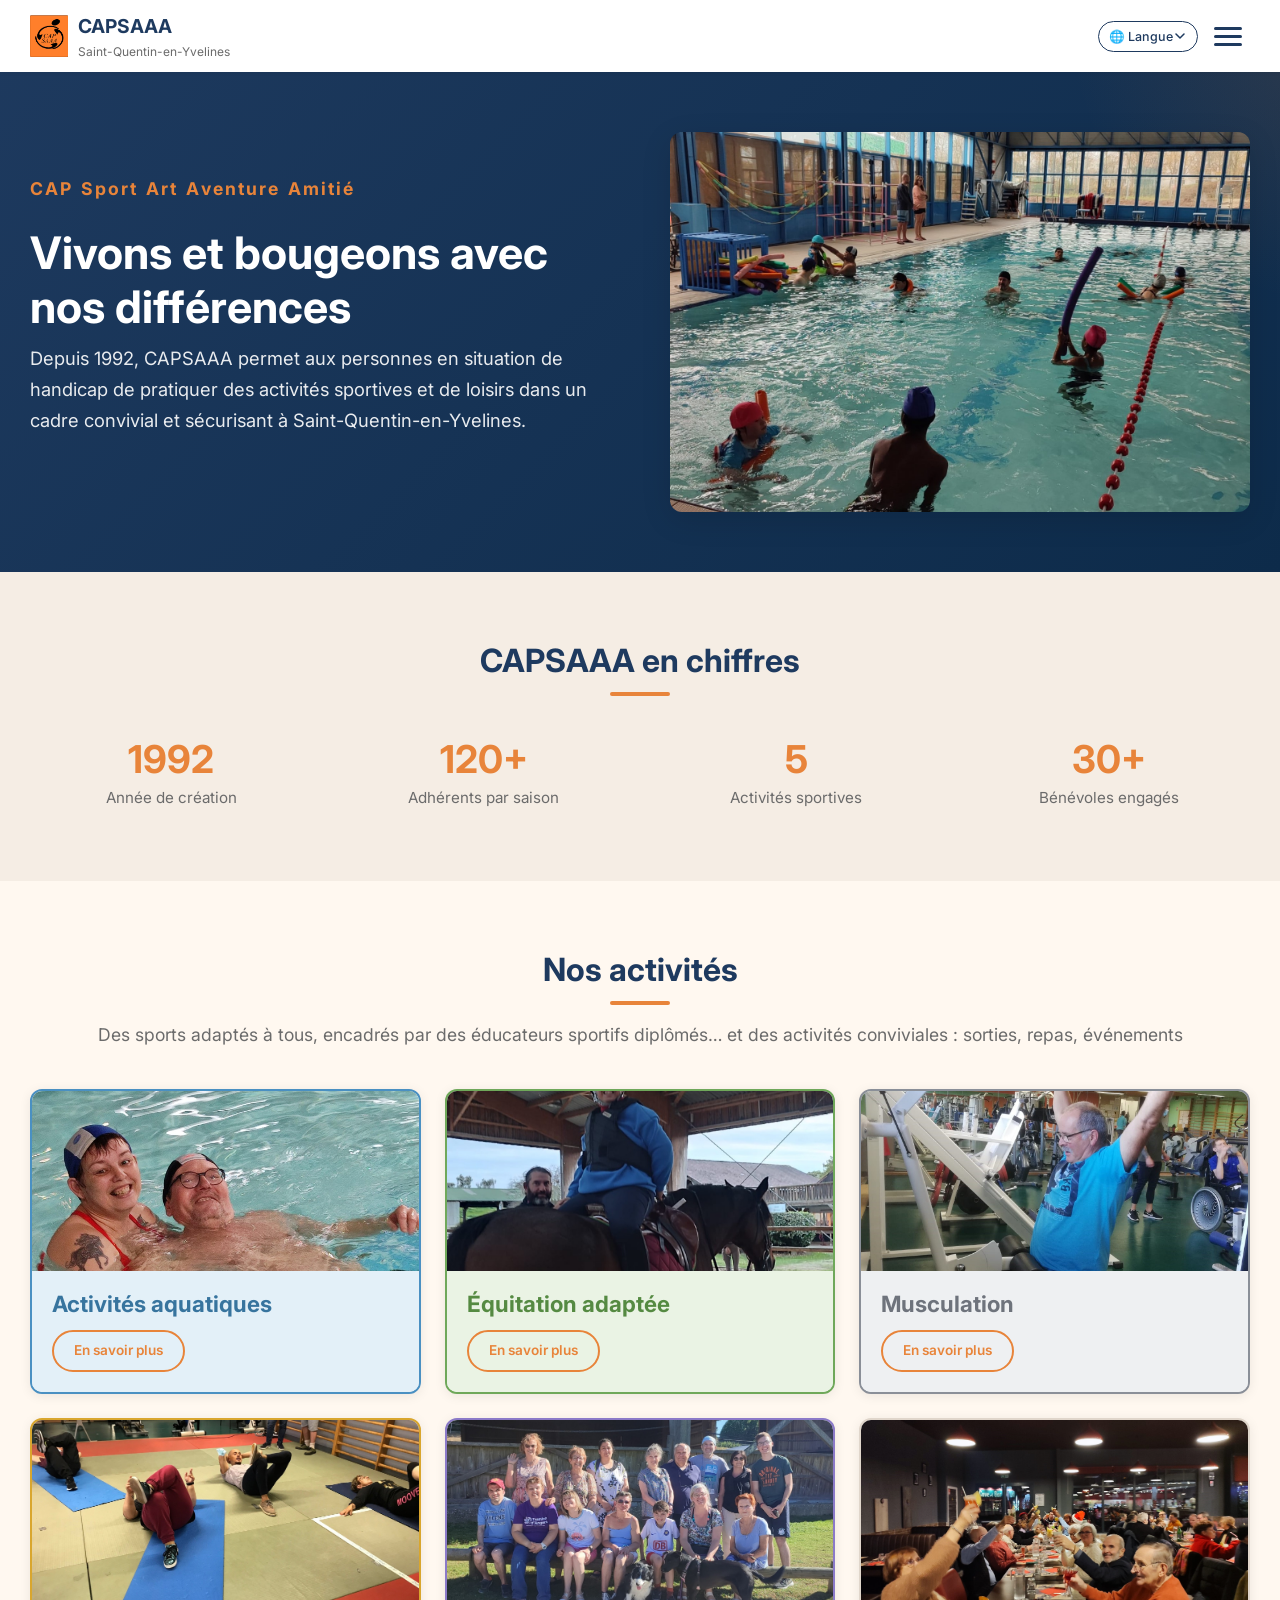
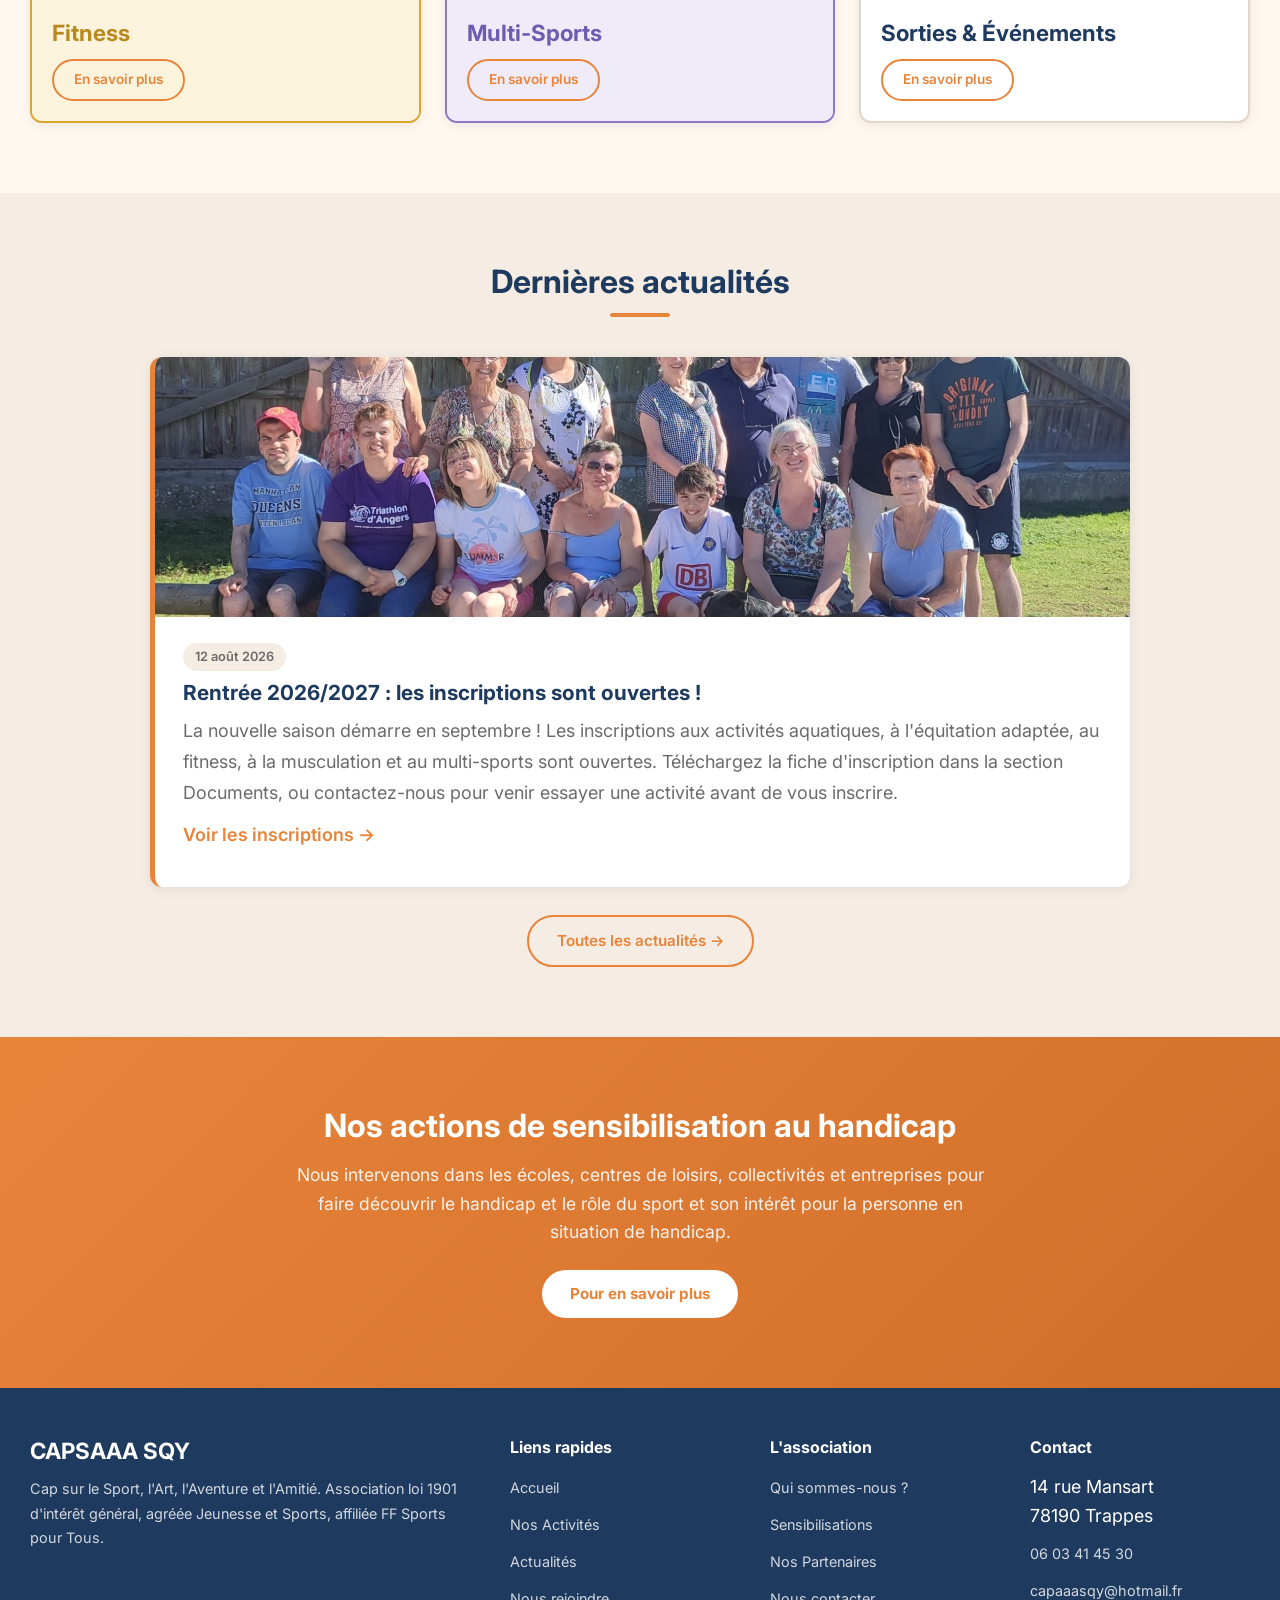
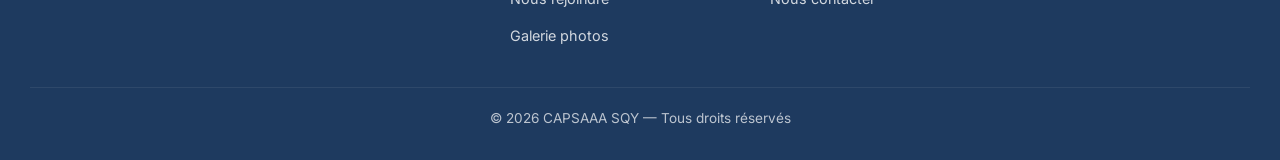
==== commit 4f937f59: "Retours client 05/10 : accueil allégé (CAP Sport en orange, cartes photo+nom, sans bouton ni valeurs" ====
--- a/index.html
+++ b/index.html
@@ -88,15 +88,14 @@
       <div class="hero-content">
         <div class="hero-text">
           <div class="hero-acronym">
-            <span>C</span><span>A</span><span>P</span>
-            <span style="margin-left:8px">S</span><span>p</span><span>o</span><span>r</span><span>t</span>
+            <span style="color:var(--color-primary)">C</span><span style="color:var(--color-primary)">A</span><span style="color:var(--color-primary)">P</span>
+            <span style="margin-left:8px;color:var(--color-primary)">S</span><span style="color:var(--color-primary)">p</span><span style="color:var(--color-primary)">o</span><span style="color:var(--color-primary)">r</span><span style="color:var(--color-primary)">t</span>
             <span style="margin-left:8px;color:var(--color-primary)">A</span><span>r</span><span>t</span>
             <span style="margin-left:8px;color:var(--color-primary)">A</span><span>v</span><span>e</span><span>n</span><span>t</span><span>u</span><span>r</span><span>e</span>
             <span style="margin-left:8px;color:var(--color-primary)">A</span><span>m</span><span>i</span><span>t</span><span>i</span><span>é</span>
           </div>
           <h1>Vivons et bougeons avec nos différences</h1>
           <p>Depuis 1992, CAPSAAA permet aux personnes en situation de handicap de pratiquer des activités sportives et de loisirs dans un cadre convivial et sécurisant à Saint-Quentin-en-Yvelines.</p>
-          <a href="pages/activites.html" class="btn btn-primary">Découvrir nos activités →</a>
         </div>
         <div class="hero-image">
           <img src="assets/photos/atip2979.jpg" alt="Activité natation CAPSAAA" onerror="this.style.display='none'">
@@ -127,7 +126,6 @@
           <p>Bénévoles engagés</p>
         </div>
       </div>
-      <p style="text-align:center;color:var(--color-text-light);font-size:0.92rem;margin-top:18px">…et des activités conviviales : sorties, repas, événements</p>
     </div>
   </section>
 
@@ -135,8 +133,8 @@
   <section class="section">
     <div class="container">
       <h2 class="section-title">Nos activités</h2>
-      <p class="section-subtitle">Des sports adaptés à tous, encadrés par des éducateurs sportifs diplômés</p>
-      <div class="activities-grid">
+      <p class="section-subtitle">Des sports adaptés à tous, encadrés par des éducateurs sportifs diplômés… et des activités conviviales : sorties, repas, événements</p>
+      <div class="activities-grid activities-grid--compact">
         <!-- Natation -->
         <div class="activity-card act-piscine">
           <div class="activity-card-img">
@@ -144,8 +142,6 @@
           </div>
           <div class="activity-card-body">
             <h3>Activités aquatiques</h3>
-            <span class="activity-tag">Piscine Monquaut — Trappes</span>
-            <p>Détente et jeux dans l'eau à son rythme. Accompagnement personnalisé, fauteuil de mise à l'eau disponible.</p>
             <a href="pages/activite-aquatique.html" class="btn btn-outline" style="padding:8px 20px;font-size:0.85rem">En savoir plus</a>
           </div>
         </div>
@@ -156,8 +152,6 @@
           </div>
           <div class="activity-card-body">
             <h3>Équitation adaptée</h3>
-            <span class="activity-tag">Club SQY Équitation — Île aux Loisirs</span>
-            <p>Cheval, double poney ou shetland selon les capacités. Soin de l'animal et monte encadrés.</p>
             <a href="pages/activite-equitation.html" class="btn btn-outline" style="padding:8px 20px;font-size:0.85rem">En savoir plus</a>
           </div>
         </div>
@@ -168,8 +162,6 @@
           </div>
           <div class="activity-card-body">
             <h3>Musculation</h3>
-            <span class="activity-tag">Gymnase Aviation — Guyancourt</span>
-            <p>Exercices individualisés puis collectifs (zumba, aérobic, cardio-boxing). Motomed pour handicap moteur.</p>
             <a href="pages/activite-musculation.html" class="btn btn-outline" style="padding:8px 20px;font-size:0.85rem">En savoir plus</a>
           </div>
         </div>
@@ -180,8 +172,6 @@
           </div>
           <div class="activity-card-body">
             <h3>Fitness</h3>
-            <span class="activity-tag">Gymnase Broustal — Trappes</span>
-            <p>Zumba, drumfit, pilates, step, stretching — un programme varié chaque semaine en musique. Sport-santé.</p>
             <a href="pages/activite-fitness.html" class="btn btn-outline" style="padding:8px 20px;font-size:0.85rem">En savoir plus</a>
           </div>
         </div>
@@ -192,8 +182,6 @@
           </div>
           <div class="activity-card-body">
             <h3>Multi-Sports</h3>
-            <span class="activity-tag">Gymnase Aviation — Guyancourt</span>
-            <p>Boccia, badminton, tennis de table, jeux de ballons, tir à l'arc — selon les envies et capacités.</p>
             <a href="pages/activite-multisport.html" class="btn btn-outline" style="padding:8px 20px;font-size:0.85rem">En savoir plus</a>
           </div>
         </div>
@@ -204,8 +192,6 @@
           </div>
           <div class="activity-card-body">
             <h3>Sorties & Événements</h3>
-            <span class="activity-tag">Toute l'année</span>
-            <p>Moments de partage, pique-niques, sorties culturelles et participation aux forums des associations.</p>
             <a href="pages/activites.html" class="btn btn-outline" style="padding:8px 20px;font-size:0.85rem">En savoir plus</a>
           </div>
         </div>
@@ -221,35 +207,6 @@
       <p style="text-align:center;margin-top:28px">
         <a href="pages/actualites.html" class="btn btn-outline">Toutes les actualités →</a>
       </p>
-    </div>
-  </section>
-
-  <!-- ===== VALUES ===== -->
-  <section class="section section-alt">
-    <div class="container">
-      <h2 class="section-title">Nos valeurs</h2>
-      <div class="about-values" style="max-width:800px;margin:0 auto">
-        <div class="value-item">
-          <div class="value-icon">🤝</div>
-          <h4>Inclusion</h4>
-          <p style="font-size:0.9rem;color:var(--color-text-light)">Pratiquer ensemble, quels que soient le handicap et les capacités : chaque adhérent trouve sa place, accompagné selon ses besoins.</p>
-        </div>
-        <div class="value-item">
-          <div class="value-icon">💪</div>
-          <h4>Bien-être</h4>
-          <p style="font-size:0.9rem;color:var(--color-text-light)">Santé physique, mentale et émotionnelle par le sport : se dépasser, se sentir mieux dans son corps et dans sa tête.</p>
-        </div>
-        <div class="value-item">
-          <div class="value-icon">🤗</div>
-          <h4>Convivialité</h4>
-          <p style="font-size:0.9rem;color:var(--color-text-light)">Un cadre chaleureux pour créer des liens : sorties, repas et moments de partage entre adhérents, familles et bénévoles.</p>
-        </div>
-        <div class="value-item">
-          <div class="value-icon">🌟</div>
-          <h4>Autonomie</h4>
-          <p style="font-size:0.9rem;color:var(--color-text-light)">Développer sa confiance et son indépendance : chaque progrès, même petit, est encouragé et valorisé.</p>
-        </div>
-      </div>
     </div>
   </section>
 
--- a/css/style.css
+++ b/css/style.css
@@ -357,9 +357,84 @@
 .activity-card:hover .activity-card-img img {
   transform: scale(1.05);
 }
+
+/* Accueil (retour client 05/10) : cartes réduites à la photo, au nom et au bouton */
+.activities-grid--compact {
+  grid-template-columns: repeat(3, 1fr);
+}
+@media (max-width: 900px) {
+  .activities-grid--compact { grid-template-columns: repeat(2, 1fr); }
+}
+@media (max-width: 560px) {
+  .activities-grid--compact { grid-template-columns: 1fr; }
+}
+.activities-grid--compact .activity-card-img { height: 180px; }
+.activities-grid--compact .activity-card-body {
+  display: flex;
+  flex-direction: column;
+  align-items: flex-start;
+  gap: 12px;
+}
+.activities-grid--compact .activity-card-body h3 { margin-bottom: 0; }
 .activity-card-body {
   padding: 20px;
   flex: 1; /* V1.3 — remplit la hauteur restante de la carte */
+}
+
+/* ---- Vidéo (format portrait / téléphone) ---- */
+/* Mobile d'abord : vidéo centrée au-dessus du texte.
+   Sur grand écran (≥ 900 px) : deux colonnes — vidéo à gauche, texte à droite,
+   pour éviter une grande zone vide au milieu d'une page large. */
+.video-section {
+  display: flex;
+  flex-direction: column;
+  align-items: center;
+  gap: 24px;
+  margin: 10px 0 45px;
+}
+.video-section .video-portrait {
+  width: 100%;
+  max-width: 340px;
+  height: auto;
+  display: block;
+  border-radius: var(--radius);
+  background: #000;
+  box-shadow: 0 10px 30px rgba(0, 0, 0, 0.18);
+}
+.video-texte {
+  max-width: 470px;
+}
+.video-texte h2 {
+  margin-top: 0;
+}
+.video-texte blockquote {
+  border-left: 4px solid var(--color-primary);
+  padding-left: 14px;
+  margin: 16px 0;
+  font-style: italic;
+  font-size: 1.05rem;
+  color: var(--color-secondary);
+}
+.video-meta {
+  font-size: 0.85rem;
+  color: var(--color-text-light);
+}
+.video-infos {
+  margin-top: 14px;
+  font-size: 0.95rem;
+  color: var(--color-text);
+  line-height: 1.6;
+}
+@media (min-width: 900px) {
+  .video-section {
+    flex-direction: row;
+    justify-content: center;
+    align-items: center;
+    gap: 48px;
+  }
+  .video-texte {
+    max-width: 420px;
+  }
 }
 .activity-card-body h3 {
   color: var(--color-secondary);
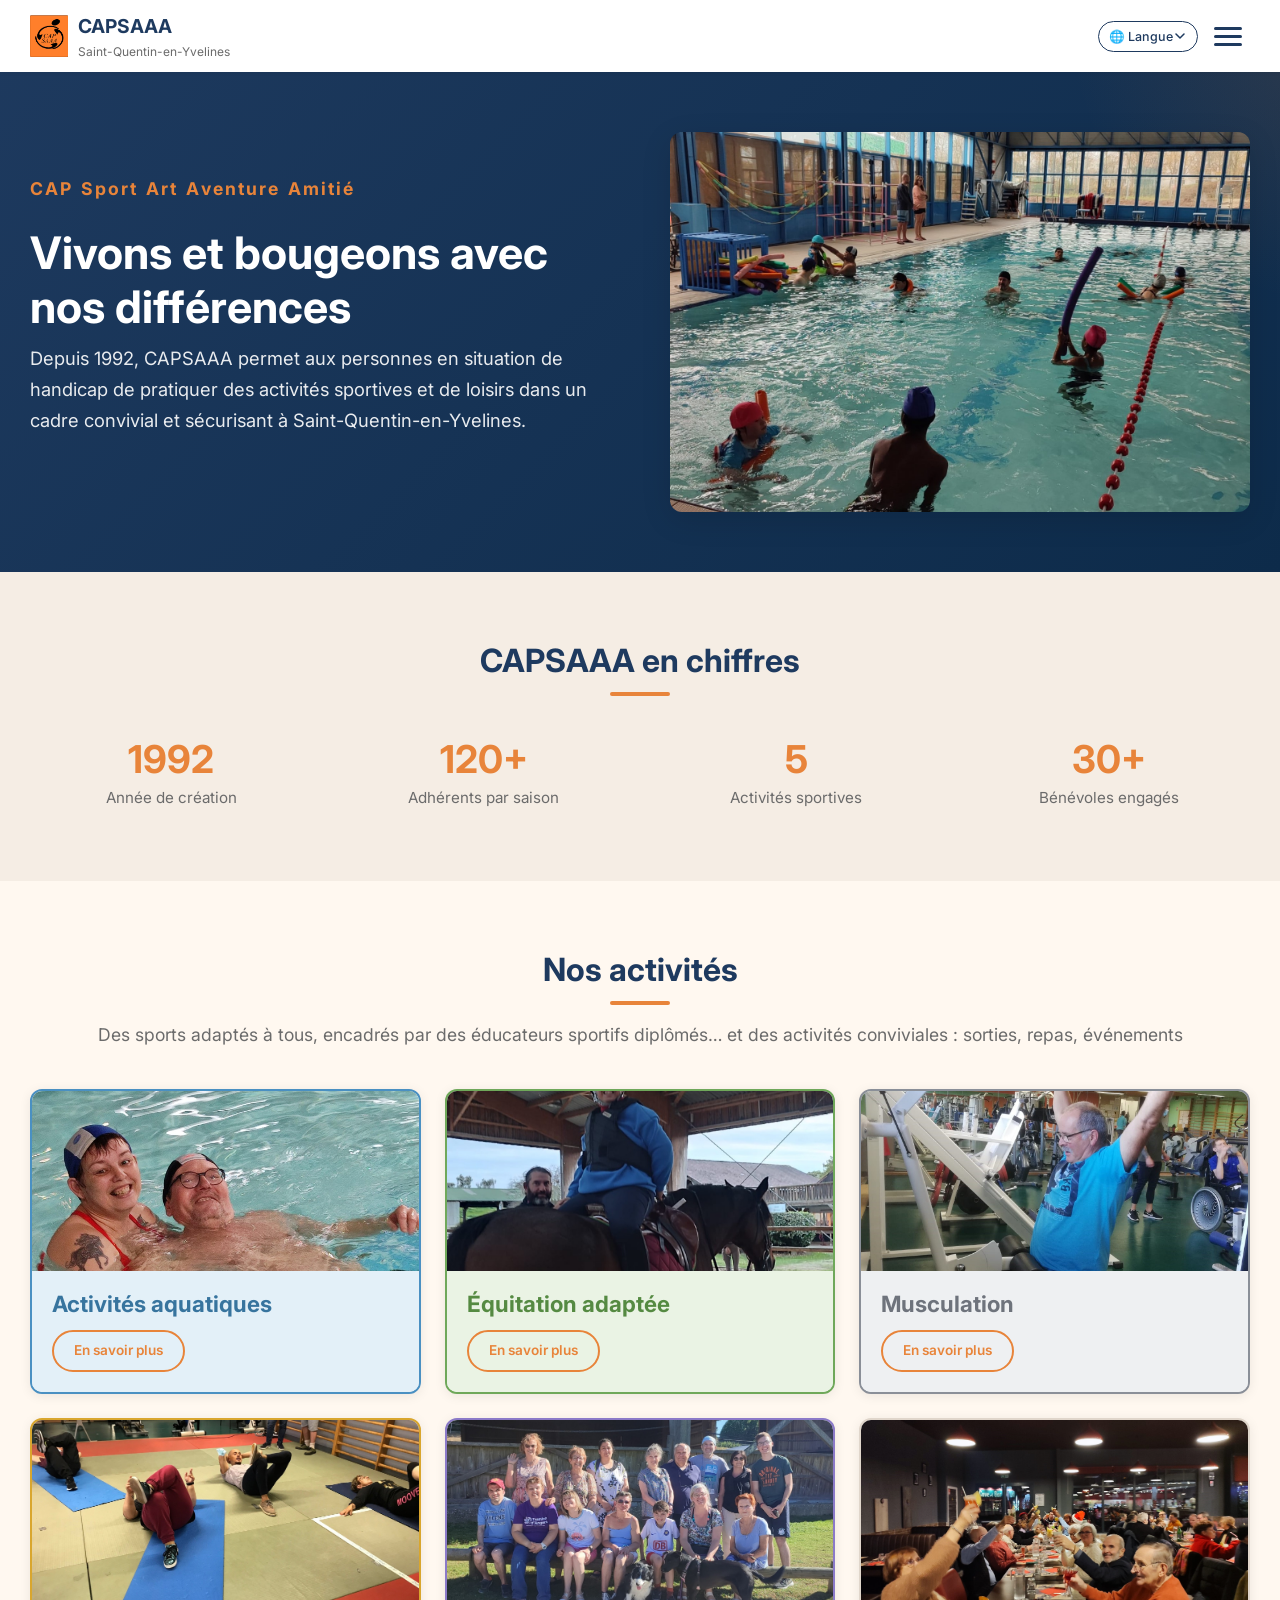
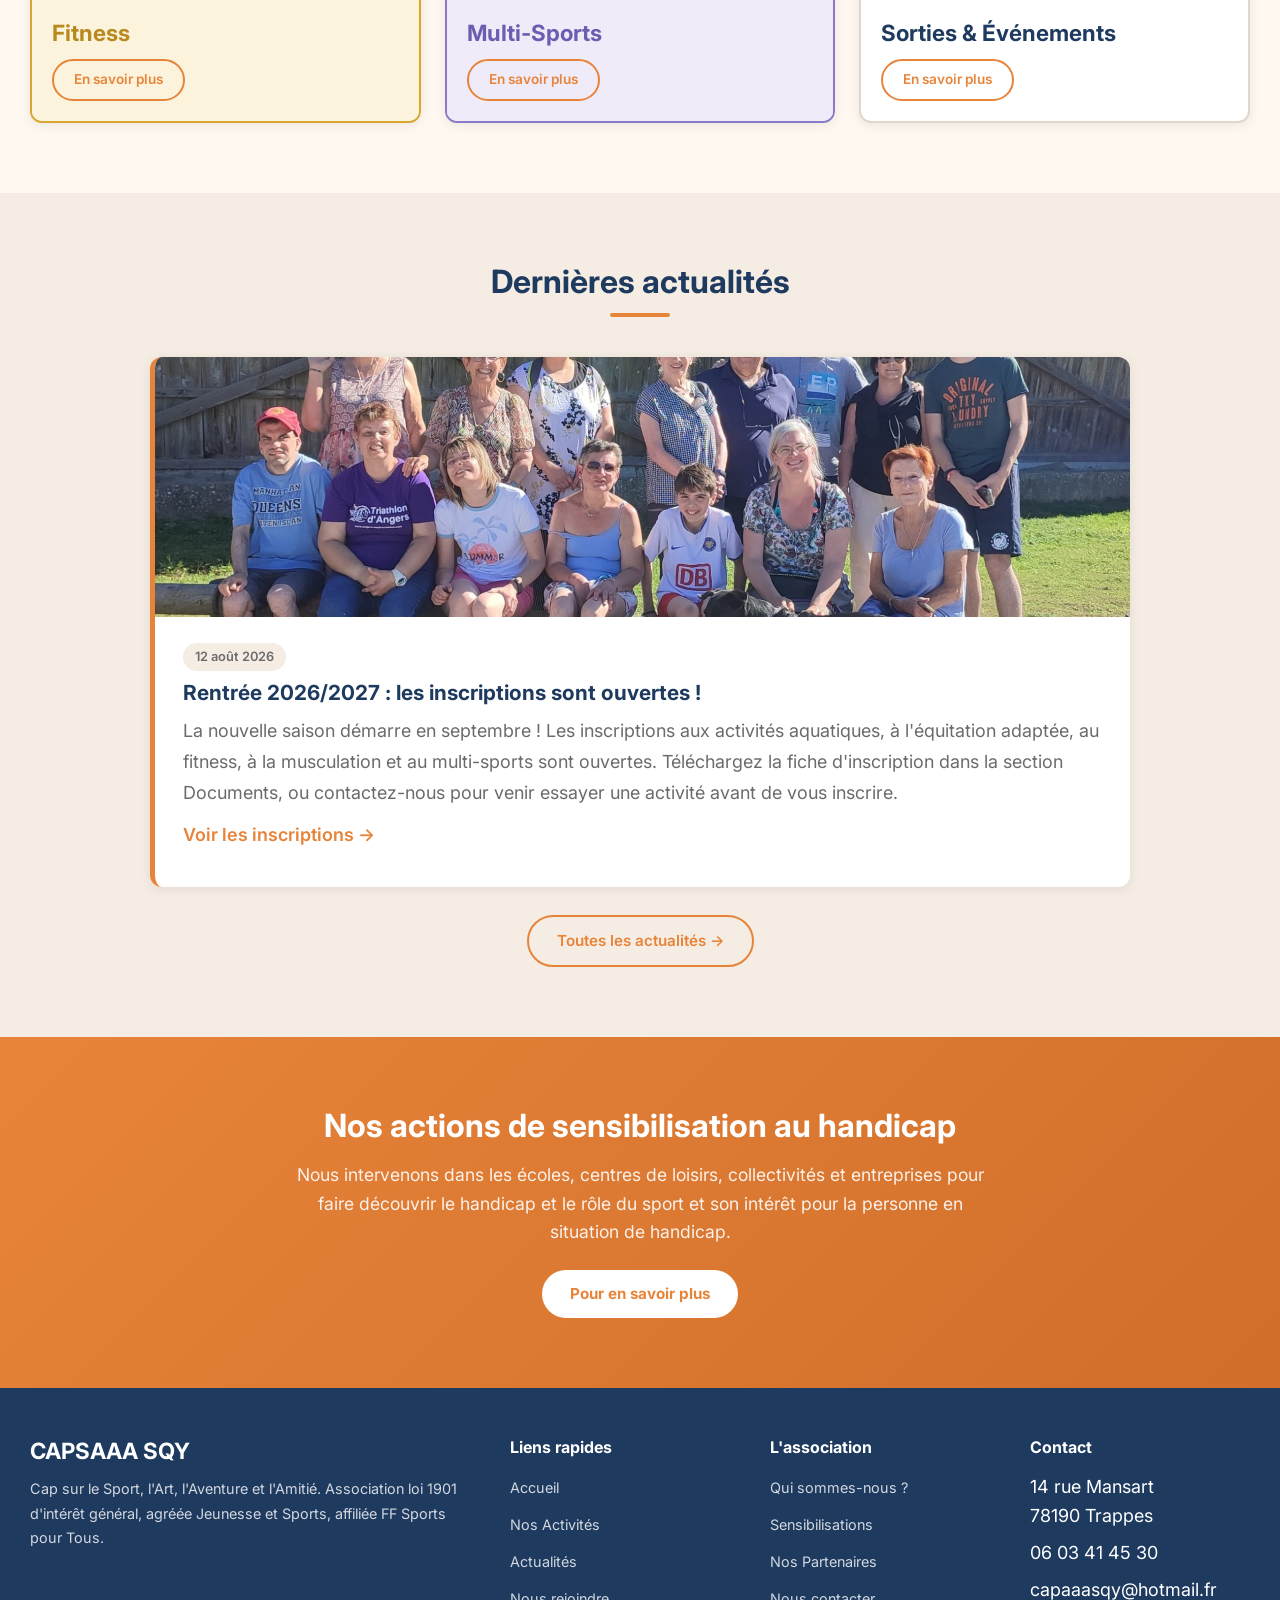
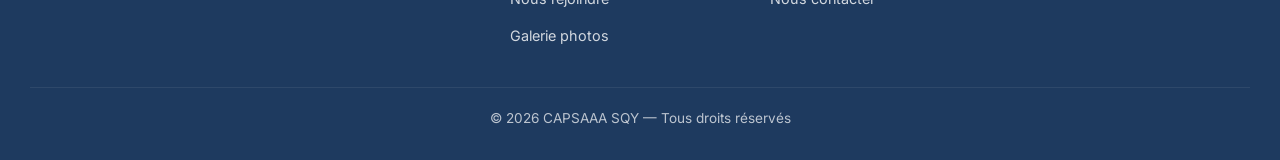
==== commit 8e00fb6b: "Retours client 14/10 : liens téléphone, mail et site web retirés (texte conservé), contrat d'engagem" ====
--- a/index.html
+++ b/index.html
@@ -252,8 +252,8 @@
           <h4>Contact</h4>
           <ul>
             <li>14 rue Mansart<br>78190 Trappes</li>
-            <li><a href="tel:+330603414530">06 03 41 45 30</a></li>
-            <li><a href="mailto:capaaasqy@hotmail.fr">capaaasqy@hotmail.fr</a></li>
+            <li>06 03 41 45 30</li>
+            <li>capaaasqy@hotmail.fr</li>
           </ul>
         </div>
       </div>
--- a/css/style.css
+++ b/css/style.css
@@ -1029,7 +1029,7 @@
    ============================================ */
 .docs-grid {
   display: grid;
-  grid-template-columns: repeat(auto-fill, minmax(280px, 1fr));
+  grid-template-columns: repeat(auto-fill, minmax(220px, 1fr));
   gap: 24px;
   margin-top: 24px;
 }
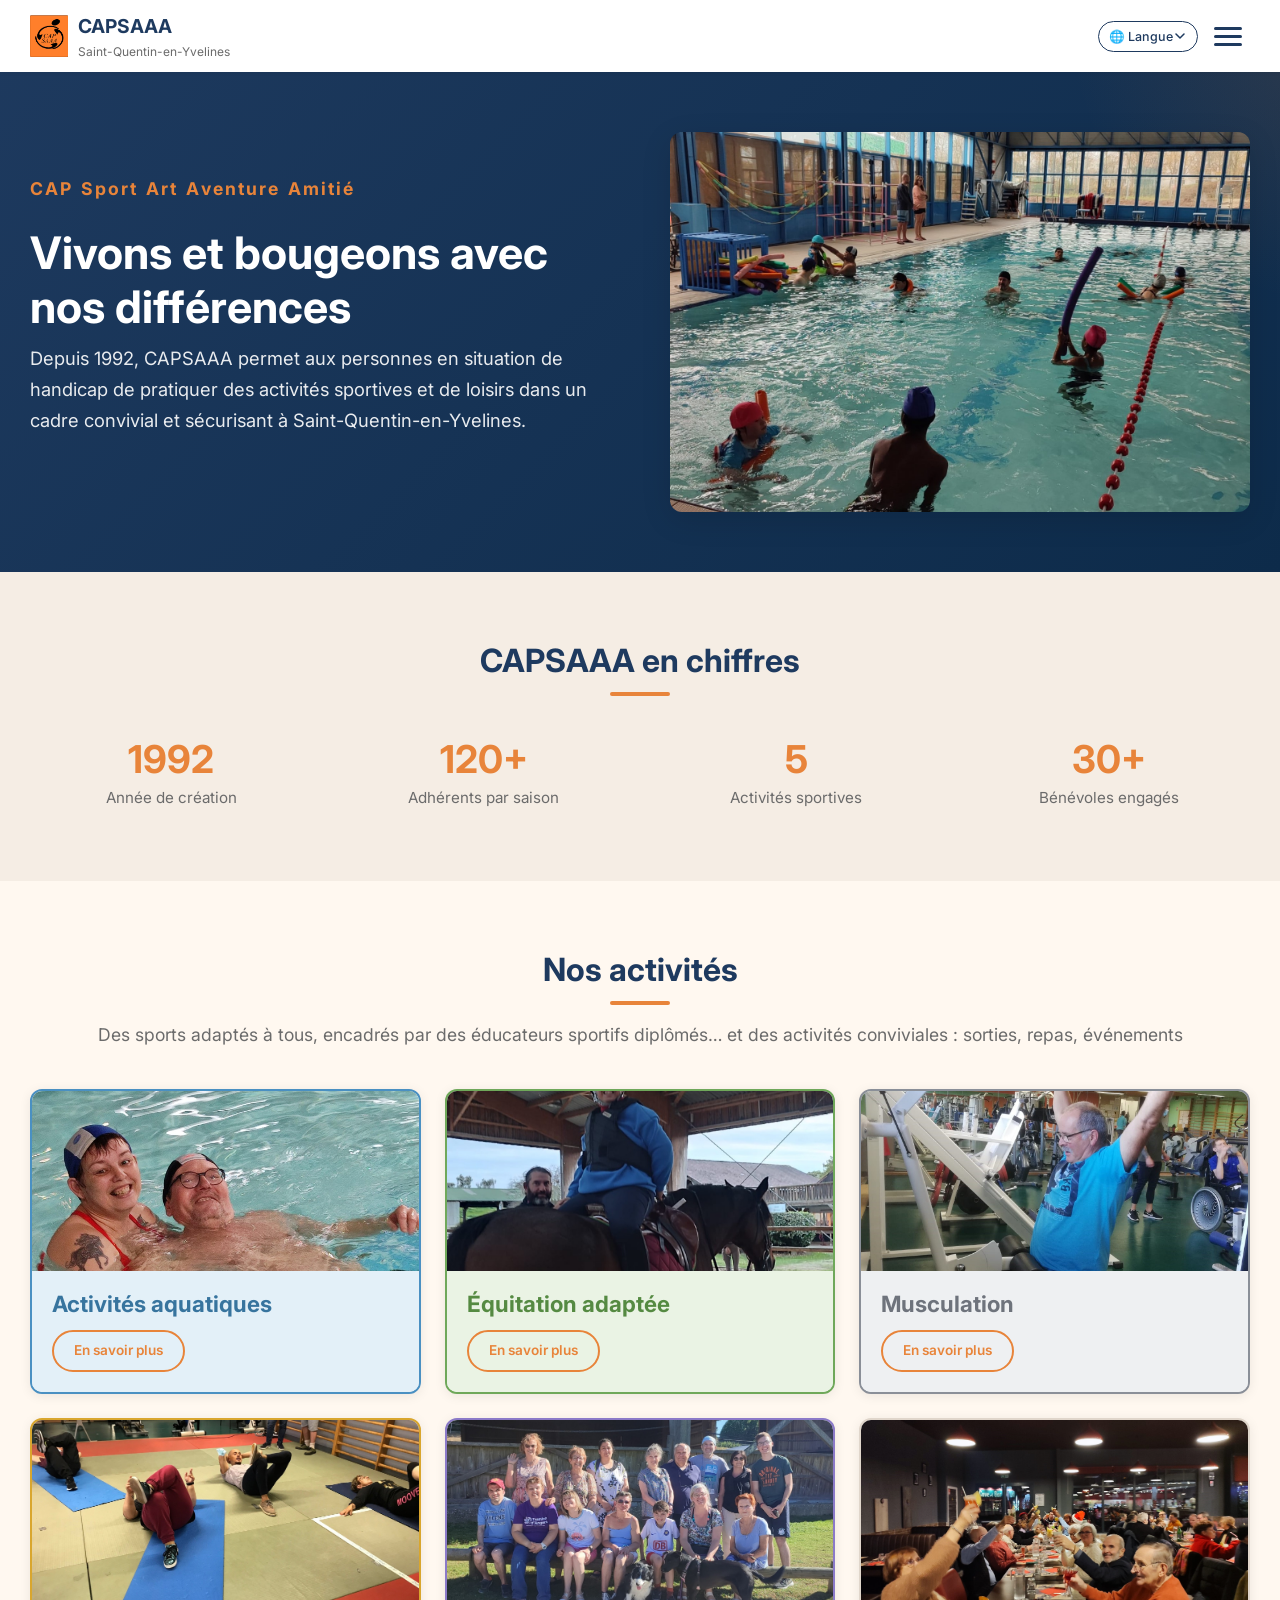
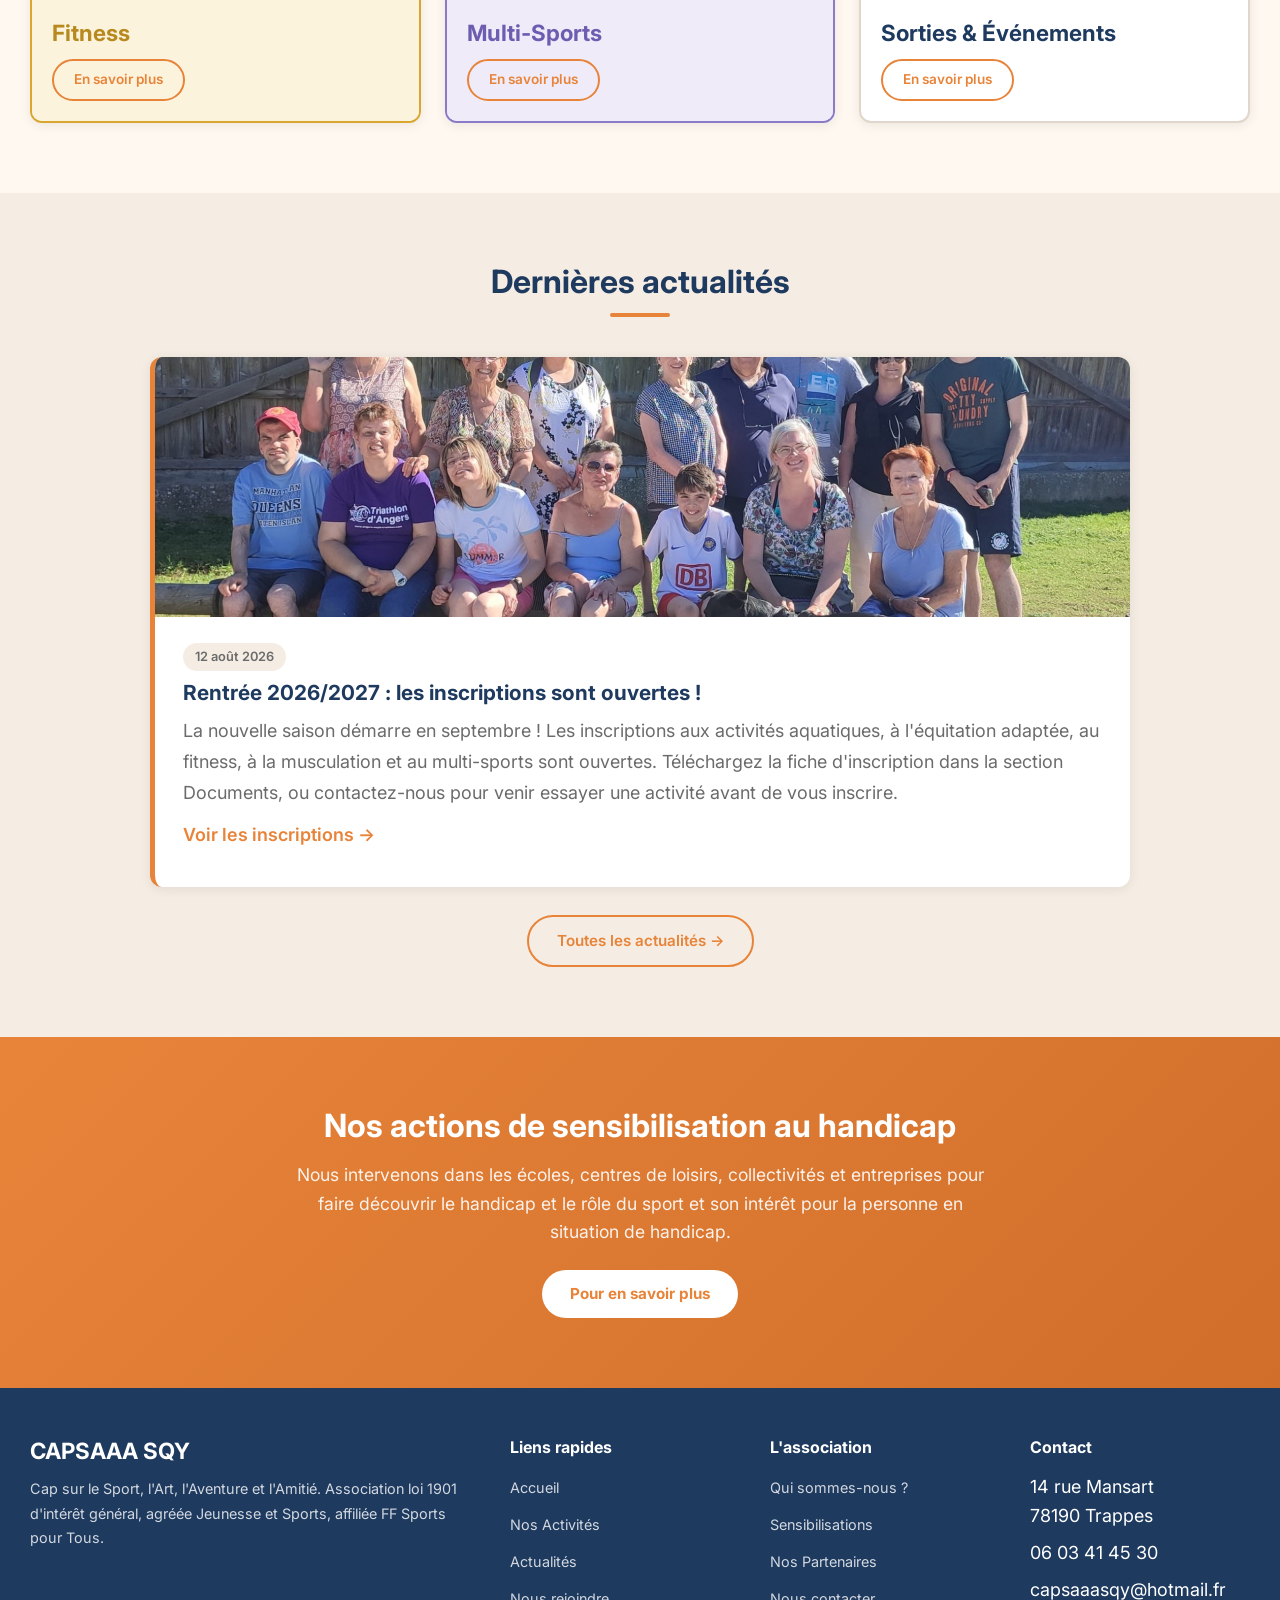
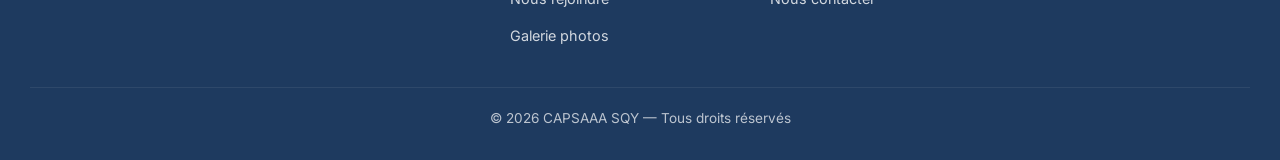
==== commit cbaff531: "Adresse de l'association corrigée partout : capsaaasqy@hotmail.fr (confirmée par François le 15/10)," ====
--- a/index.html
+++ b/index.html
@@ -30,7 +30,7 @@
     "description": "Association handisport à Saint-Quentin-en-Yvelines : activités sportives et loisirs adaptés aux personnes en situation de handicap depuis 1992.",
     "url": "https://cap-saaa-sqy.fr/",
     "telephone": "+33603414530",
-    "email": "capaaasqy@hotmail.fr",
+    "email": "capsaaasqy@hotmail.fr",
     "foundingDate": "1992",
     "areaServed": "Saint-Quentin-en-Yvelines",
     "address": {
@@ -253,7 +253,7 @@
           <ul>
             <li>14 rue Mansart<br>78190 Trappes</li>
             <li>06 03 41 45 30</li>
-            <li>capaaasqy@hotmail.fr</li>
+            <li>capsaaasqy@hotmail.fr</li>
           </ul>
         </div>
       </div>
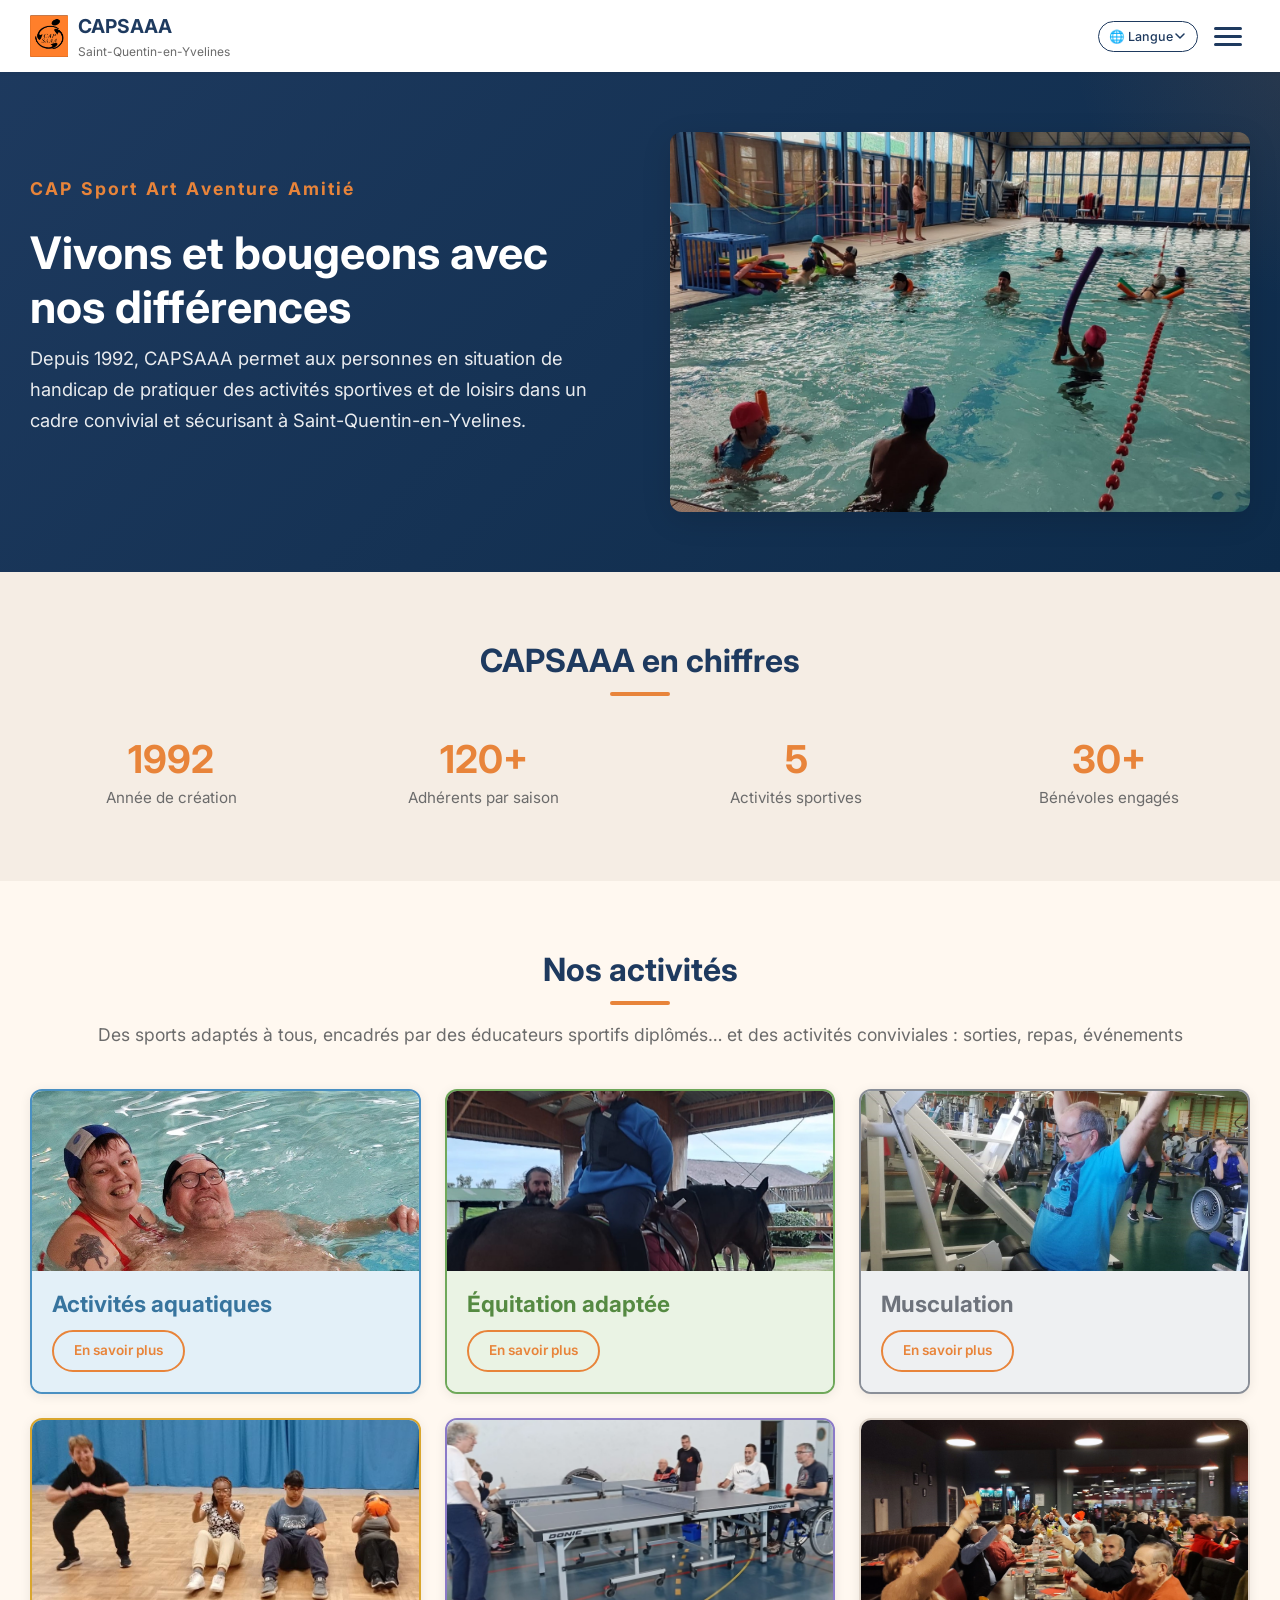
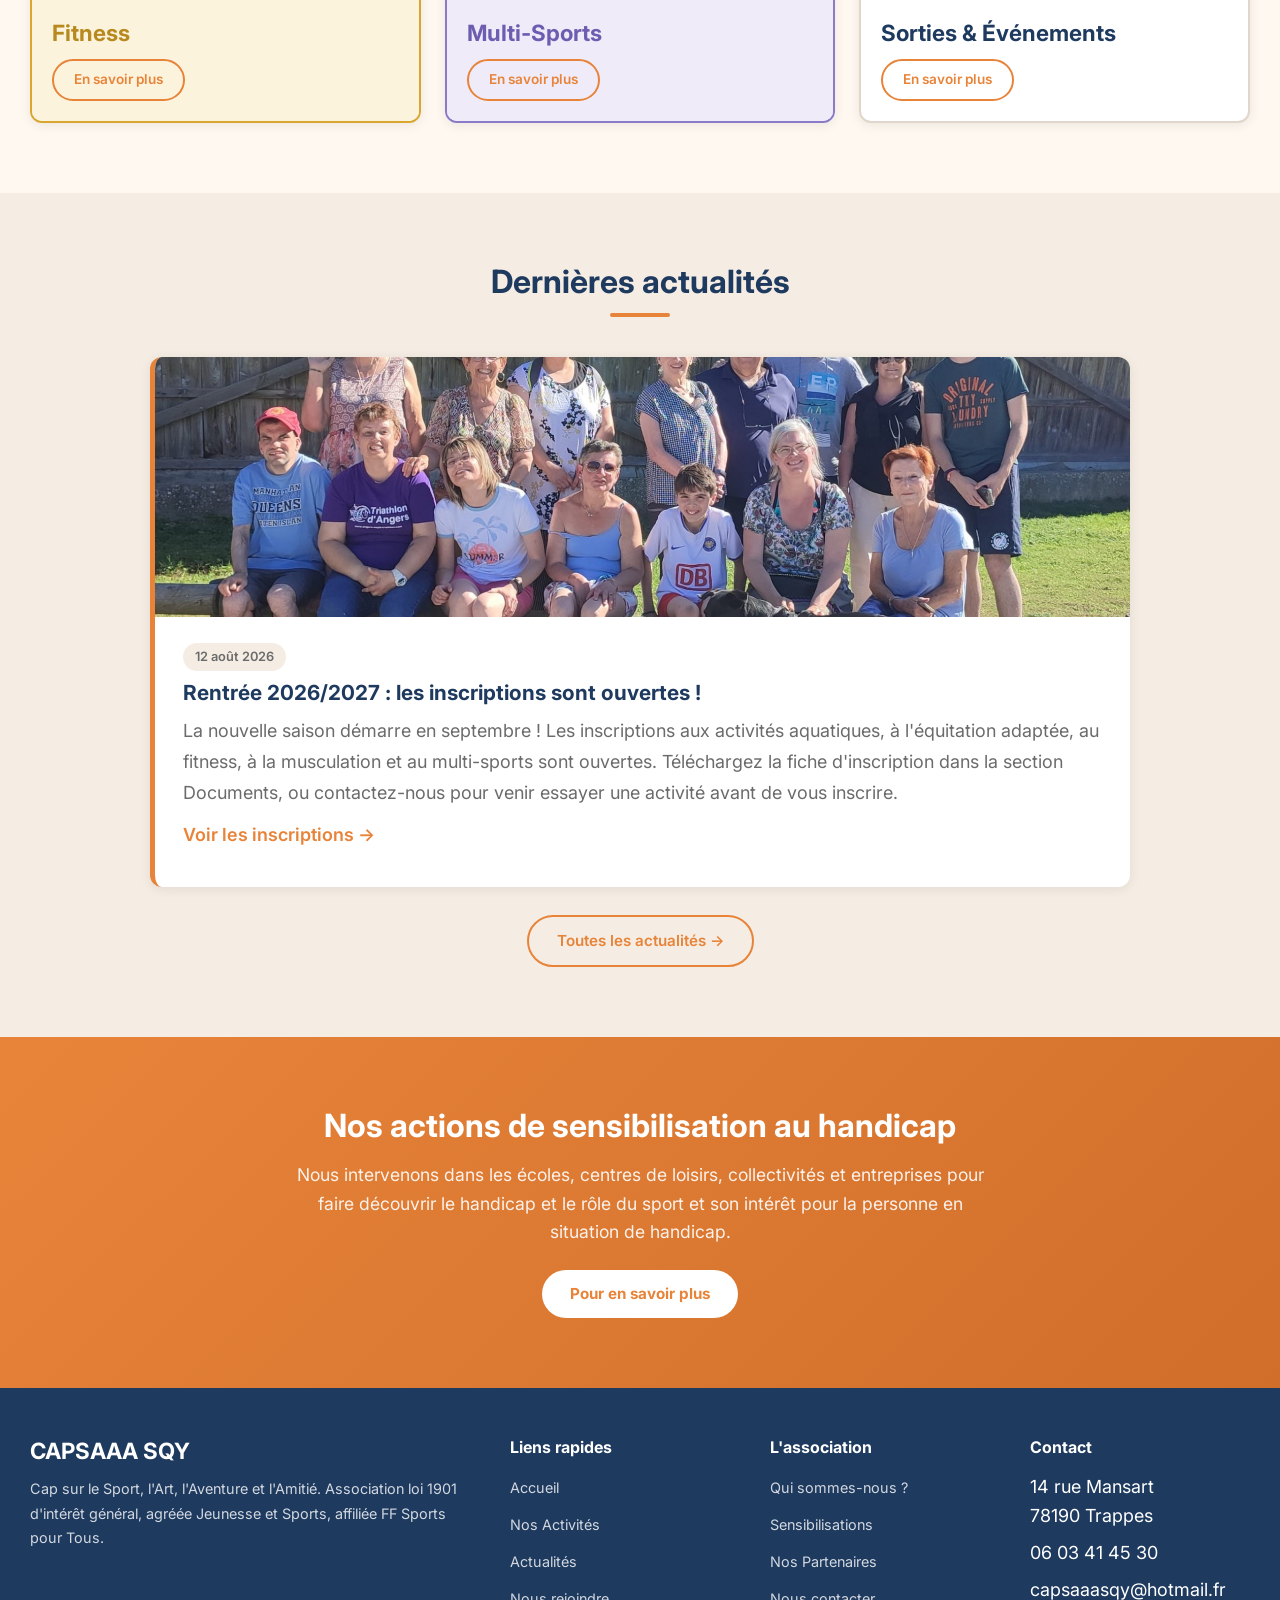
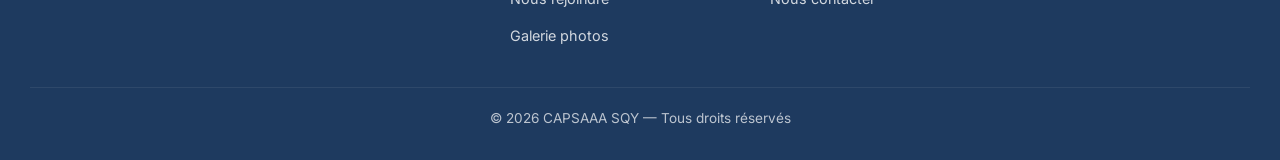
==== commit ae4b705b: "Retours client 23/10 : Fitness au gymnase Jean Guimier, nouveau tableau des tarifs, nouvelles photos" ====
--- a/index.html
+++ b/index.html
@@ -168,7 +168,7 @@
         <!-- Fitness -->
         <div class="activity-card act-fitness">
           <div class="activity-card-img">
-            <img src="assets/photos/etirements.jpg" alt="Fitness" loading="lazy" onerror="this.parentElement.innerHTML='<div style=\'background:var(--color-primary-light);height:200px;display:flex;align-items:center;justify-content:center;font-size:3rem\'>🤸</div>'">
+            <img src="assets/photos/fitness-accueil.jpg" alt="Fitness" loading="lazy" onerror="this.parentElement.innerHTML='<div style=\'background:var(--color-primary-light);height:200px;display:flex;align-items:center;justify-content:center;font-size:3rem\'>🤸</div>'">
           </div>
           <div class="activity-card-body">
             <h3>Fitness</h3>
@@ -178,7 +178,7 @@
         <!-- Multi-Sports -->
         <div class="activity-card act-multisport">
           <div class="activity-card-img">
-            <img src="assets/photos/pique-nique-base-de-loisirs-saint-quentin.jpg" alt="Multi Sports" loading="lazy" onerror="this.parentElement.innerHTML='<div style=\'background:var(--color-primary-light);height:200px;display:flex;align-items:center;justify-content:center;font-size:3rem\'>🎯</div>'">
+            <img src="assets/photos/multisport-ping-pong-double.jpg" alt="Multi Sports" loading="lazy" onerror="this.parentElement.innerHTML='<div style=\'background:var(--color-primary-light);height:200px;display:flex;align-items:center;justify-content:center;font-size:3rem\'>🎯</div>'">
           </div>
           <div class="activity-card-body">
             <h3>Multi-Sports</h3>
